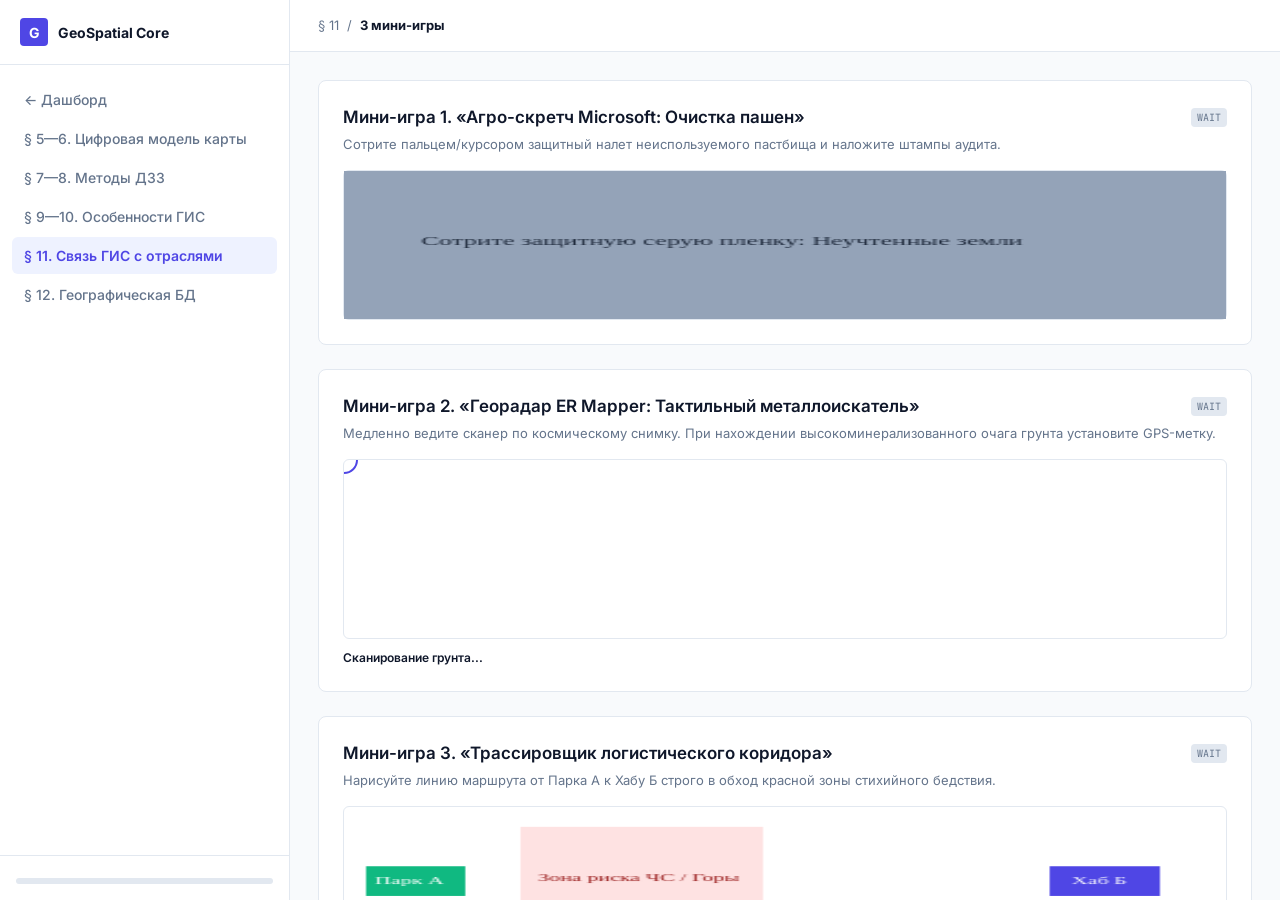
==== p11.html @ bfe34178 "updates" ====
<!DOCTYPE html>
<html lang="ru">
<head>
  <meta charset="UTF-8"><meta name="viewport" content="width=device-width, initial-scale=1.0">
  <title>§ 11. Связь ГИС с отраслями — GeoSpatial Core</title>
  <link rel="stylesheet" href="styles.css">
  <link href="https://fonts.googleapis.com/css2?family=Inter:wght@400;500;600;700&family=JetBrains+Mono:wght@400;600&display=swap" rel="stylesheet">
</head>
<body>
  <div class="app-container">
    <aside class="sidebar">
      <div class="brand"><div class="brand-icon">G</div><strong>GeoSpatial Core</strong></div>
      <nav class="nav-group">
        <a href="index.html" class="nav-item">← Дашборд</a>
        <a href="p5-6.html" class="nav-item">§ 5—6. Цифровая модель карты</a>
        <a href="p7-8.html" class="nav-item">§ 7—8. Методы ДЗЗ</a>
        <a href="p9-10.html" class="nav-item">§ 9—10. Особенности ГИС</a>
        <a href="p11.html" class="nav-item active">§ 11. Связь ГИС с отраслями</a>
        <a href="p12.html" class="nav-item">§ 12. Географическая БД</a>
      </nav>
      <div class="sidebar-foot"><div class="prog-bar"><div class="prog-fill" id="global-fill"></div></div></div>
    </aside>

    <div class="main-wrapper">
      <header class="header-bar"><div class="crumb"><span>§ 11</span> <span>/</span> <strong>3 мини-игры</strong></div></header>
      <main class="content">

        <!-- Мини-игра 1 -->
        <div class="card">
          <div style="display:flex; justify-content:space-between; align-items:center;">
            <h2 class="card-title">Мини-игра 1. «Агро-скретч Microsoft: Очистка пашен»</h2>
            <span class="badge" data-game-badge="p11_g1">WAIT</span>
          </div>
          <p class="card-subtitle">Сотрите пальцем/курсором защитный налет неиспользуемого пастбища и наложите штампы аудита.</p>

          <div class="canvas-holder" style="height:150px;"><canvas id="scratch-canvas" width="400" height="150"></canvas></div>
          <div id="ms-stamps-panel" style="display:none; gap:10px; margin-top:10px;">
            <button class="btn btn-secondary btn-sm" onclick="applyMsStamp('owner')">🏷️ Штамп: [Собственник земли]</button>
            <button class="btn btn-secondary btn-sm" onclick="applyMsStamp('years')">🏷️ Штамп: [Срок неиспользования: 3 года]</button>
          </div>
          <div id="p11-g1-fb" class="status-callout"></div>
        </div>

        <!-- Мини-игра 2 -->
        <div class="card">
          <div style="display:flex; justify-content:space-between; align-items:center;">
            <h2 class="card-title">Мини-игра 2. «Георадар ER Mapper: Тактильный металлоискатель»</h2>
            <span class="badge" data-game-badge="p11_g2">WAIT</span>
          </div>
          <p class="card-subtitle">Медленно ведите сканер по космическому снимку. При нахождении высокоминерализованного очага грунта установите GPS-метку.</p>

          <div id="radar-pad" style="height:180px; background:#fff; border:1px solid var(--border); border-radius:var(--radius-md); position:relative; overflow:hidden; cursor:crosshair; touch-action:none;">
            <div id="radar-reticle" style="position:absolute; width:28px; height:28px; border:2px solid var(--accent); border-radius:50%; transform:translate(-50%,-50%); pointer-events:none; transition:transform 0.1s;"></div>
          </div>
          <div style="display:flex; justify-content:space-between; align-items:center; margin-top:10px;">
            <span id="radar-status-tag" style="font-size:12px; font-weight:600;">Сканирование грунта...</span>
            <button id="gps-pin-btn" class="btn btn-primary btn-sm" style="display:none;" onclick="dropGpsPin()">📍 Установить [GPS-метка для геологов]</button>
          </div>
          <div id="p11-g2-fb" class="status-callout"></div>
        </div>

        <!-- Мини-игра 3 -->
        <div class="card">
          <div style="display:flex; justify-content:space-between; align-items:center;">
            <h2 class="card-title">Мини-игра 3. «Трассировщик логистического коридора»</h2>
            <span class="badge" data-game-badge="p11_g3">WAIT</span>
          </div>
          <p class="card-subtitle">Нарисуйте линию маршрута от Парка А к Хабу Б строго в обход красной зоны стихийного бедствия.</p>

          <div class="canvas-holder" style="height:160px;"><canvas id="logistic-canvas" width="400" height="160"></canvas></div>
          <div id="cargo-score-bar" style="display:none; margin-top:8px; font-weight:700; color:#10b981;">🚀 Грузооборот: МАКСИМУМ</div>
          <div id="p11-g3-fb" class="status-callout"></div>
        </div>

      </main>
    </div>
  </div>
  <script src="app.js"></script>
</body>
</html>
---- styles.css ----
/* ==========================================================================
   GeoSpatial Core — Strict SaaS Design System (Light Theme)
   ========================================================================== */
:root {
  --bg-app: #f8fafc;
  --bg-surface: #ffffff;
  --bg-subtle: #f1f5f9;
  --bg-hover: #e2e8f0;
  
  --border: #e2e8f0;
  --border-strong: #cbd5e1;
  --border-focus: #4f46e5;

  --text-main: #0f172a;
  --text-muted: #64748b;
  --text-light: #94a3b8;

  --accent: #4f46e5;
  --accent-hover: #4338ca;
  --accent-subtle: #eef2ff;

  --success: #10b981;
  --success-bg: #ecfdf5;
  --success-border: #a7f3d0;
  --success-text: #065f46;

  --danger: #ef4444;
  --danger-bg: #fef2f2;
  --danger-border: #fecaca;
  --danger-text: #991b1b;

  --warning-bg: #fffbeb;
  --warning-border: #fde68a;
  --warning-text: #92400e;

  --radius-sm: 4px;
  --radius-md: 6px;
  --radius-lg: 8px;

  --font-sans: 'Inter', -apple-system, BlinkMacSystemFont, 'Segoe UI', Roboto, sans-serif;
  --font-mono: 'JetBrains Mono', 'Fira Code', Menlo, monospace;
}

* { box-sizing: border-box; margin: 0; padding: 0; }
body {
  background-color: var(--bg-app);
  color: var(--text-main);
  font-family: var(--font-sans);
  font-size: 14px;
  line-height: 1.5;
  -webkit-font-smoothing: antialiased;
}

.app-container { display: flex; min-height: 100vh; }

/* Sidebar */
.sidebar {
  width: 290px;
  background: var(--bg-surface);
  border-right: 1px solid var(--border);
  display: flex;
  flex-direction: column;
  flex-shrink: 0;
}
.brand {
  padding: 18px 20px;
  border-bottom: 1px solid var(--border);
  display: flex;
  align-items: center;
  gap: 10px;
}
.brand-icon {
  width: 28px;
  height: 28px;
  background: var(--accent);
  color: #fff;
  border-radius: var(--radius-sm);
  display: grid;
  place-items: center;
  font-weight: 700;
}
.nav-group { padding: 16px 12px; flex-grow: 1; overflow-y: auto; }
.nav-label {
  font-size: 10px;
  font-weight: 700;
  color: var(--text-light);
  text-transform: uppercase;
  letter-spacing: 0.05em;
  padding: 8px 10px;
}
.nav-item {
  display: flex;
  align-items: center;
  justify-content: space-between;
  padding: 8px 12px;
  color: var(--text-muted);
  text-decoration: none;
  border-radius: var(--radius-md);
  font-weight: 500;
  margin-bottom: 2px;
  transition: all 0.15s;
}
.nav-item:hover { background: var(--bg-subtle); color: var(--text-main); }
.nav-item.active { background: var(--accent-subtle); color: var(--accent); font-weight: 600; }
.badge {
  font-size: 10px;
  font-family: var(--font-mono);
  padding: 2px 6px;
  border-radius: var(--radius-sm);
  background: var(--bg-hover);
  color: var(--text-muted);
}
.badge.done { background: var(--success-bg); color: var(--success); font-weight: 600; }

.sidebar-foot { padding: 16px; border-top: 1px solid var(--border); }
.prog-bar { height: 6px; background: var(--border); border-radius: 99px; overflow: hidden; margin-top: 6px; }
.prog-fill { height: 100%; background: var(--accent); width: 0%; transition: width 0.3s ease; }

/* Main Wrapper */
.main-wrapper { flex-grow: 1; display: flex; flex-direction: column; height: 100vh; overflow-y: auto; }
.header-bar {
  height: 52px;
  border-bottom: 1px solid var(--border);
  background: var(--bg-surface);
  display: flex;
  align-items: center;
  justify-content: space-between;
  padding: 0 28px;
  flex-shrink: 0;
}
.crumb { font-size: 13px; color: var(--text-muted); display: flex; gap: 8px; align-items: center; }
.crumb strong { color: var(--text-main); }

.content { padding: 28px; max-width: 1080px; width: 100%; margin: 0 auto; }

/* Cards & Containers */
.card {
  background: var(--bg-surface);
  border: 1px solid var(--border);
  border-radius: var(--radius-lg);
  padding: 24px;
  margin-bottom: 24px;
}
.card-title { font-size: 17px; font-weight: 600; color: var(--text-main); }
.card-subtitle { font-size: 13px; color: var(--text-muted); margin-top: 4px; margin-bottom: 16px; }

.btn {
  display: inline-flex;
  align-items: center;
  justify-content: center;
  gap: 6px;
  padding: 8px 16px;
  font-size: 13px;
  font-weight: 500;
  border-radius: var(--radius-md);
  border: 1px solid transparent;
  cursor: pointer;
  transition: all 0.15s ease;
  font-family: inherit;
}
.btn-primary { background: var(--accent); color: #fff; }
.btn-primary:hover { background: var(--accent-hover); }
.btn-secondary { background: var(--bg-surface); border-color: var(--border-strong); color: var(--text-main); }
.btn-secondary:hover { background: var(--bg-subtle); }
.btn-sm { padding: 5px 10px; font-size: 12px; }

.status-callout {
  padding: 12px 16px;
  border-radius: var(--radius-md);
  margin-top: 14px;
  font-size: 13px;
  display: none;
}
.status-callout.show { display: block; }
.status-callout.ok { background: var(--success-bg); border: 1px solid var(--success-border); color: var(--success-text); }
.status-callout.err { background: var(--danger-bg); border: 1px solid var(--danger-border); color: var(--danger-text); }

/* Interactive Chips & Slots */
.token-chip {
  padding: 8px 14px;
  background: var(--bg-surface);
  border: 1.5px solid var(--border-strong);
  border-radius: var(--radius-md);
  font-size: 12px;
  font-weight: 600;
  cursor: pointer;
  user-select: none;
  transition: all 0.15s ease;
  display: inline-flex;
  align-items: center;
  gap: 6px;
}
.token-chip:hover { border-color: var(--accent); background: var(--bg-subtle); }
.token-chip.selected {
  border-color: var(--accent) !important;
  background-color: var(--accent-subtle) !important;
  color: var(--accent) !important;
  box-shadow: 0 0 0 3px rgba(79, 70, 229, 0.2);
  transform: translateY(-2px);
}
.token-chip.disabled { opacity: 0.35; pointer-events: none; }

.layer-slot, .map-window {
  cursor: pointer;
  transition: all 0.15s ease;
}
.layer-slot:hover, .map-window:hover { border-color: var(--accent); }
.layer-slot.filled {
  border-style: solid;
  border-color: var(--accent);
  background: var(--accent-subtle);
  color: var(--accent);
  font-weight: 600;
}

.drag-hint { font-size: 11px; color: var(--text-light); margin-top: 6px; display: flex; align-items: center; gap: 4px; }

/* § 5-6 Game 1: Zoom Split */
.zoom-split { display: grid; grid-template-columns: 1fr 1fr; gap: 14px; }
.map-window {
  background: #fff;
  border: 2px dashed var(--border-strong);
  border-radius: var(--radius-md);
  height: 220px;
  display: flex;
  flex-direction: column;
  align-items: center;
  justify-content: center;
  position: relative;
  overflow: hidden;
  user-select: none;
}
.pixel-canvas-box {
  width: 100px;
  height: 100px;
  display: flex;
  align-items: center;
  justify-content: center;
  transition: transform 0.2s cubic-bezier(0.4, 0, 0.2, 1);
}

/* § 5-6 Game 2: Tinder Swipe */
.tinder-zone {
  height: 300px;
  position: relative;
  display: flex;
  align-items: center;
  justify-content: center;
  background: var(--bg-app);
  border: 1px solid var(--border);
  border-radius: var(--radius-md);
  overflow: hidden;
  touch-action: none;
}
.swipe-target {
  position: absolute;
  font-size: 11px;
  font-weight: 700;
  color: var(--text-muted);
  padding: 6px 12px;
  background: var(--bg-surface);
  border: 1px solid var(--border-strong);
  border-radius: var(--radius-sm);
  z-index: 2;
  pointer-events: none;
}
.swipe-top { top: 10px; }
.swipe-right { right: 10px; }
.swipe-bottom { bottom: 10px; }
.swipe-left { left: 10px; }

.tinder-card {
  width: 240px;
  min-height: 130px;
  padding: 20px;
  background: var(--bg-surface);
  border: 1.5px solid var(--border-strong);
  border-radius: var(--radius-lg);
  box-shadow: 0 10px 25px -5px rgba(0, 0, 0, 0.08);
  display: flex;
  align-items: center;
  justify-content: center;
  text-align: center;
  font-weight: 600;
  font-size: 14px;
  cursor: grab;
  user-select: none;
  position: absolute;
  z-index: 10;
  transition: box-shadow 0.2s ease;
}
.tinder-card:active { cursor: grabbing; box-shadow: 0 20px 30px -10px rgba(0, 0, 0, 0.15); }

/* § 5-6 Game 3: Rotary Dial */
.rotary-layout {
  display: grid;
  grid-template-columns: 1fr 220px;
  gap: 20px;
  align-items: center;
}
.landscape-view {
  height: 200px;
  background: #ffffff;
  border: 1px solid var(--border);
  border-radius: var(--radius-md);
  position: relative;
  overflow: hidden;
}
.rotary-controller {
  display: flex;
  flex-direction: column;
  align-items: center;
  justify-content: center;
}
.dial-housing {
  width: 140px;
  height: 140px;
  border-radius: 50%;
  background: conic-gradient(from 0deg, #e2e8f0, #ffffff, #cbd5e1, #ffffff, #e2e8f0);
  border: 3px solid var(--border-strong);
  box-shadow: inset 0 2px 4px rgba(255,255,255,0.8), 0 6px 16px rgba(0,0,0,0.1);
  position: relative;
  cursor: pointer;
  touch-action: none;
  user-select: none;
}
.dial-marker {
  position: absolute;
  top: 12px;
  left: 50%;
  transform: translateX(-50%);
  width: 10px;
  height: 10px;
  background: var(--accent);
  border-radius: 50%;
  box-shadow: 0 0 6px var(--accent);
}

/* Canvas Tracers */
.canvas-holder {
  position: relative;
  width: 100%;
  height: 240px;
  background: #ffffff;
  border: 1px solid var(--border);
  border-radius: var(--radius-md);
  touch-action: none;
}
canvas { width: 100%; height: 100%; display: block; }

/* § 9-10 Game 1: Layer Stacking */
.stack-bench { display: grid; grid-template-columns: 240px 1fr; gap: 16px; min-height: 230px; }
.layer-slot {
  border: 2px dashed var(--border-strong);
  border-radius: var(--radius-md);
  height: 46px;
  margin-bottom: 8px;
  display: grid;
  place-items: center;
  font-size: 12px;
  color: var(--text-muted);
}

/* § 12 Game 2: Audio Sliders */
.faders-grid { display: flex; justify-content: space-around; padding: 20px 0; background: var(--bg-surface); border: 1px solid var(--border); border-radius: var(--radius-md); }
.fader-col { display: flex; flex-direction: column; align-items: center; gap: 12px; }
.fader-col input[type=range] {
  writing-mode: vertical-lr;
  direction: rtl;
  width: 20px;
  height: 140px;
  cursor: pointer;
}

@media (max-width: 768px) {
  .app-container { flex-direction: column; }
  .sidebar { width: 100%; }
  .main-wrapper { height: auto; }
  .zoom-split, .stack-bench, .rotary-layout { grid-template-columns: 1fr; }
}

/* ==========================================================================
   TRUE 3D SCENE & ISOMETRIC PROJECTIONS
   ========================================================================== */

/* 3D Изометрическая сцена слоев ГИС */
.scene-3d-wrapper {
  perspective: 1000px;
  width: 100%;
  height: 320px;
  background: radial-gradient(circle at 50% 30%, #ffffff 0%, #f1f5f9 100%);
  border: 1px solid var(--border);
  border-radius: var(--radius-md);
  display: flex;
  align-items: center;
  justify-content: center;
  overflow: hidden;
  position: relative;
}

.stage-3d {
  width: 260px;
  height: 200px;
  position: relative;
  transform-style: preserve-3d;
  transform: rotateX(55deg) rotateZ(-35deg);
  transition: transform 0.5s cubic-bezier(0.2, 0.8, 0.2, 1);
}

.layer-plane-3d {
  position: absolute;
  width: 100%;
  height: 100%;
  border-radius: var(--radius-md);
  border: 2px dashed var(--border-strong);
  background: rgba(255, 255, 255, 0.7);
  box-shadow: 0 10px 20px rgba(0, 0, 0, 0.05);
  display: flex;
  flex-direction: column;
  align-items: center;
  justify-content: center;
  font-weight: 600;
  font-size: 13px;
  transition: all 0.4s cubic-bezier(0.34, 1.56, 0.64, 1);
  transform: translateZ(var(--z-offset, 0px));
}

.layer-plane-3d.filled {
  border-style: solid;
  border-color: var(--accent);
  background: rgba(238, 242, 255, 0.85);
  color: var(--accent);
  box-shadow: 0 15px 30px rgba(79, 70, 229, 0.15);
}

.layer-plane-3d.locked-base {
  border-color: #10b981 !important;
  background: rgba(236, 253, 245, 0.9) !important;
  color: #065f46 !important;
}

/* 3D Canvas вьюпорты */
.viewport-3d-canvas {
  width: 100%;
  height: 250px;
  background: #ffffff;
  border: 1px solid var(--border);
  border-radius: var(--radius-md);
  cursor: grab;
  touch-action: none;
}
.viewport-3d-canvas:active {
  cursor: grabbing;
}
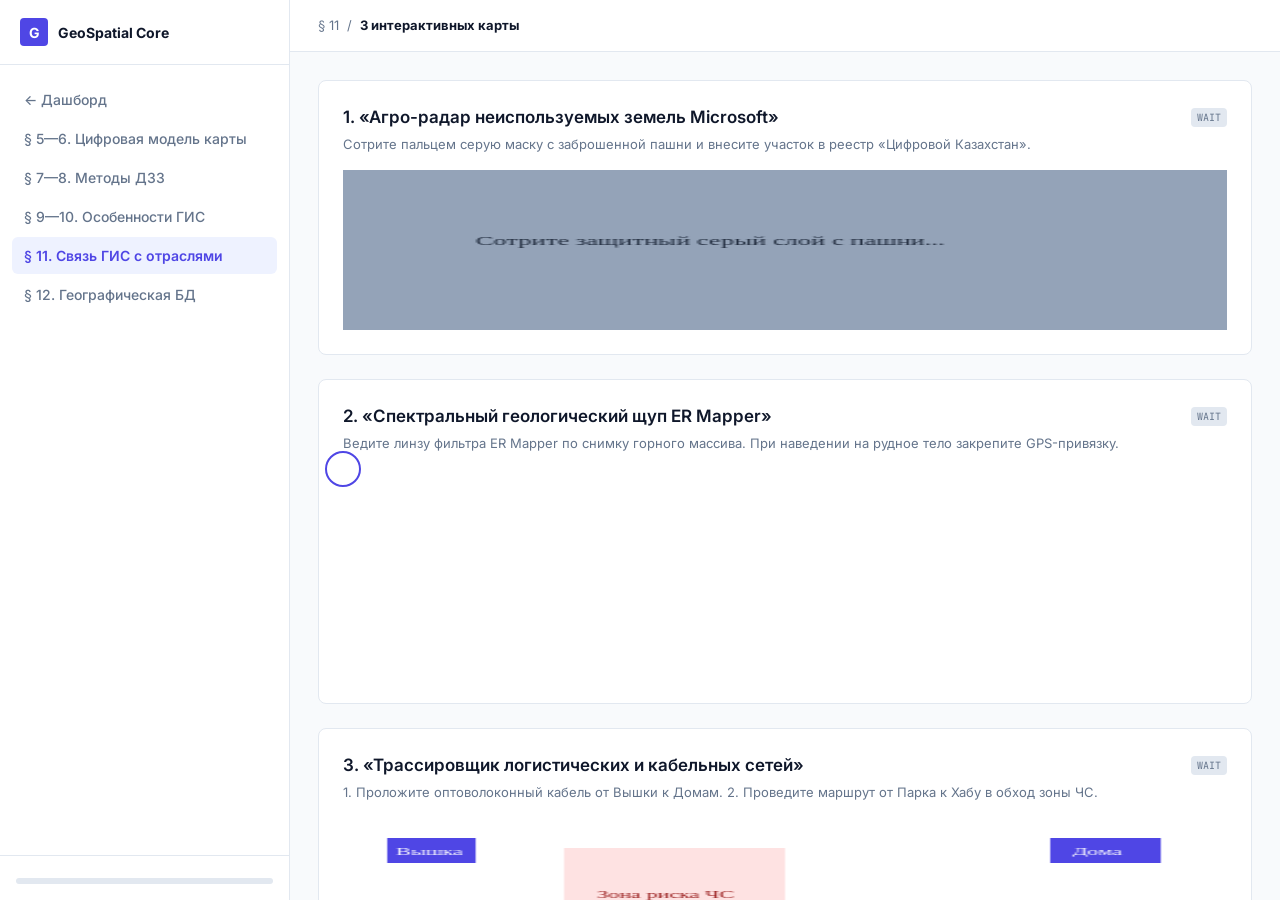
==== commit 45e2182c: "update" ====
--- a/p11.html
+++ b/p11.html
@@ -22,53 +22,56 @@
     </aside>
 
     <div class="main-wrapper">
-      <header class="header-bar"><div class="crumb"><span>§ 11</span> <span>/</span> <strong>3 мини-игры</strong></div></header>
+      <header class="header-bar"><div class="crumb"><span>§ 11</span> <span>/</span> <strong>3 интерактивных карты</strong></div></header>
       <main class="content">
 
-        <!-- Мини-игра 1 -->
+        <!-- 1. Агро-радар Microsoft -->
         <div class="card">
           <div style="display:flex; justify-content:space-between; align-items:center;">
-            <h2 class="card-title">Мини-игра 1. «Агро-скретч Microsoft: Очистка пашен»</h2>
-            <span class="badge" data-game-badge="p11_g1">WAIT</span>
+            <h2 class="card-title">1. «Агро-радар неиспользуемых земель Microsoft»</h2>
+            <span class="badge" data-game-badge="p11_m1">WAIT</span>
           </div>
-          <p class="card-subtitle">Сотрите пальцем/курсором защитный налет неиспользуемого пастбища и наложите штампы аудита.</p>
+          <p class="card-subtitle">Сотрите пальцем серую маску с заброшенной пашни и внесите участок в реестр «Цифровой Казахстан».</p>
 
-          <div class="canvas-holder" style="height:150px;"><canvas id="scratch-canvas" width="400" height="150"></canvas></div>
-          <div id="ms-stamps-panel" style="display:none; gap:10px; margin-top:10px;">
-            <button class="btn btn-secondary btn-sm" onclick="applyMsStamp('owner')">🏷️ Штамп: [Собственник земли]</button>
-            <button class="btn btn-secondary btn-sm" onclick="applyMsStamp('years')">🏷️ Штамп: [Срок неиспользования: 3 года]</button>
+          <div class="map-canvas-holder" style="height:160px;">
+            <canvas id="agro-scratch-canvas" width="400" height="160"></canvas>
+          </div>
+
+          <div id="ms-field-card" style="display:none; margin-top:10px;">
+            <button class="btn btn-primary btn-sm" onclick="claimUnusedField()">📋 Тап: «Собственник установлен | Срок неиспользования: 2 года»</button>
           </div>
           <div id="p11-g1-fb" class="status-callout"></div>
         </div>
 
-        <!-- Мини-игра 2 -->
+        <!-- 2. Спектральный щуп ER Mapper -->
         <div class="card">
           <div style="display:flex; justify-content:space-between; align-items:center;">
-            <h2 class="card-title">Мини-игра 2. «Георадар ER Mapper: Тактильный металлоискатель»</h2>
-            <span class="badge" data-game-badge="p11_g2">WAIT</span>
+            <h2 class="card-title">2. «Спектральный геологический щуп ER Mapper»</h2>
+            <span class="badge" data-game-badge="p11_m2">WAIT</span>
           </div>
-          <p class="card-subtitle">Медленно ведите сканер по космическому снимку. При нахождении высокоминерализованного очага грунта установите GPS-метку.</p>
+          <p class="card-subtitle">Ведите линзу фильтра ER Mapper по снимку горного массива. При наведении на рудное тело закрепите GPS-привязку.</p>
 
-          <div id="radar-pad" style="height:180px; background:#fff; border:1px solid var(--border); border-radius:var(--radius-md); position:relative; overflow:hidden; cursor:crosshair; touch-action:none;">
-            <div id="radar-reticle" style="position:absolute; width:28px; height:28px; border:2px solid var(--accent); border-radius:50%; transform:translate(-50%,-50%); pointer-events:none; transition:transform 0.1s;"></div>
+          <div id="ermapper-pad" class="map-canvas-holder" style="height:200px; cursor:crosshair;">
+            <div id="ermapper-lens" style="position:absolute; width:36px; height:36px; border:2px solid var(--accent); border-radius:50%; transform:translate(-50%,-50%); pointer-events:none; transition:border-color 0.2s;"></div>
           </div>
-          <div style="display:flex; justify-content:space-between; align-items:center; margin-top:10px;">
-            <span id="radar-status-tag" style="font-size:12px; font-weight:600;">Сканирование грунта...</span>
-            <button id="gps-pin-btn" class="btn btn-primary btn-sm" style="display:none;" onclick="dropGpsPin()">📍 Установить [GPS-метка для геологов]</button>
+
+          <div style="margin-top:10px;">
+            <button id="ermapper-gps-btn" class="btn btn-primary btn-sm" style="display:none;" onclick="dropGeologyGpsPin()">📍 Установить: «GPS-привязка для полевых геологов»</button>
           </div>
           <div id="p11-g2-fb" class="status-callout"></div>
         </div>
 
-        <!-- Мини-игра 3 -->
+        <!-- 3. Трассировщик логистических сетей -->
         <div class="card">
           <div style="display:flex; justify-content:space-between; align-items:center;">
-            <h2 class="card-title">Мини-игра 3. «Трассировщик логистического коридора»</h2>
-            <span class="badge" data-game-badge="p11_g3">WAIT</span>
+            <h2 class="card-title">3. «Трассировщик логистических и кабельных сетей»</h2>
+            <span class="badge" data-game-badge="p11_m3">WAIT</span>
           </div>
-          <p class="card-subtitle">Нарисуйте линию маршрута от Парка А к Хабу Б строго в обход красной зоны стихийного бедствия.</p>
+          <p class="card-subtitle">1. Проложите оптоволоконный кабель от Вышки к Домам. 2. Проведите маршрут от Парка к Хабу в обход зоны ЧС.</p>
 
-          <div class="canvas-holder" style="height:160px;"><canvas id="logistic-canvas" width="400" height="160"></canvas></div>
-          <div id="cargo-score-bar" style="display:none; margin-top:8px; font-weight:700; color:#10b981;">🚀 Грузооборот: МАКСИМУМ</div>
+          <div class="map-canvas-holder" style="height:190px;">
+            <canvas id="network-tracer-canvas" width="400" height="190"></canvas>
+          </div>
           <div id="p11-g3-fb" class="status-callout"></div>
         </div>
 
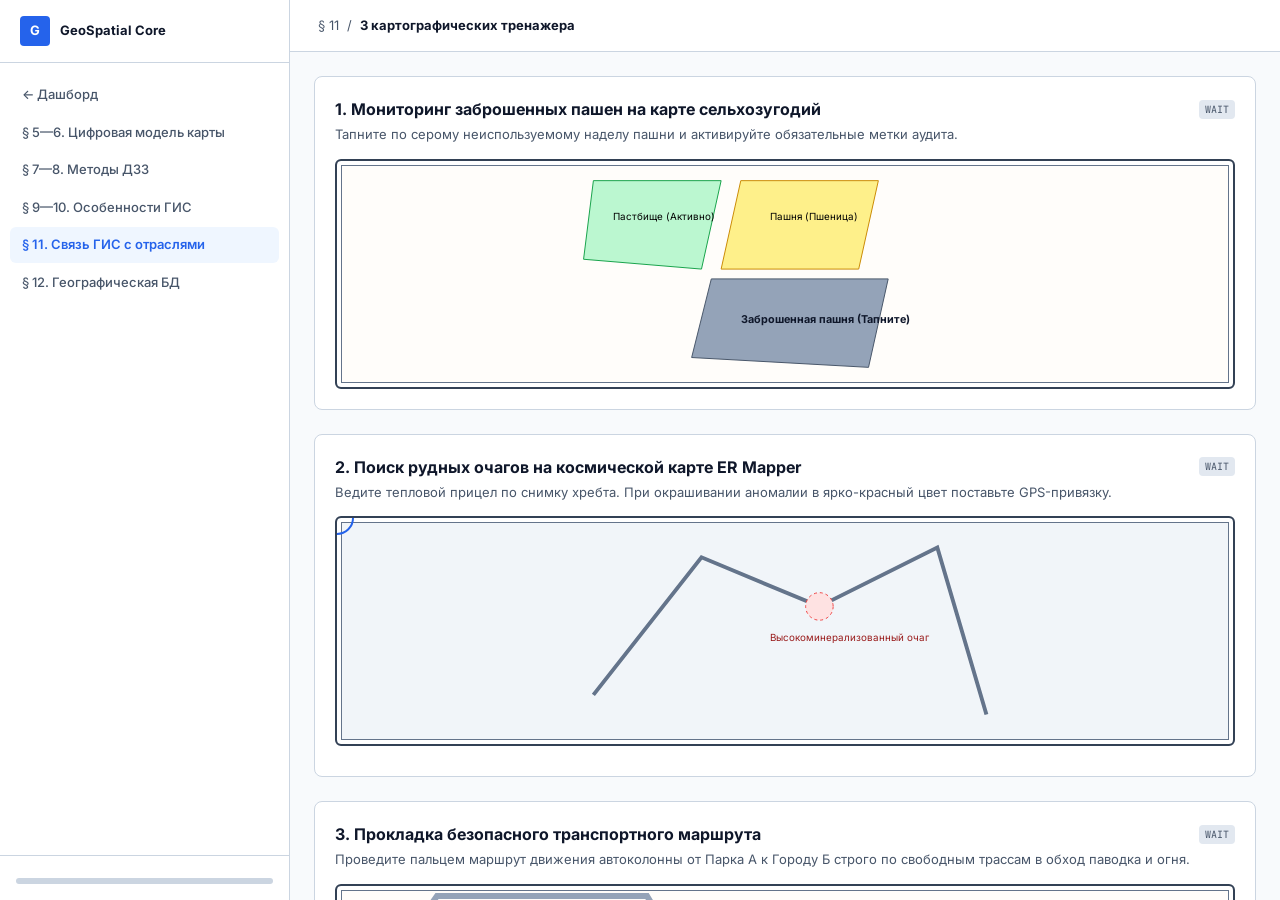
==== commit 249055fe: "update" ====
--- a/p11.html
+++ b/p11.html
@@ -22,57 +22,77 @@
     </aside>
 
     <div class="main-wrapper">
-      <header class="header-bar"><div class="crumb"><span>§ 11</span> <span>/</span> <strong>3 интерактивных карты</strong></div></header>
+      <header class="header-bar"><div class="crumb"><span>§ 11</span> <span>/</span> <strong>3 картографических тренажера</strong></div></header>
       <main class="content">
 
-        <!-- 1. Агро-радар Microsoft -->
+        <!-- 1. Мониторинг заброшенных пашен Microsoft -->
         <div class="card">
           <div style="display:flex; justify-content:space-between; align-items:center;">
-            <h2 class="card-title">1. «Агро-радар неиспользуемых земель Microsoft»</h2>
-            <span class="badge" data-game-badge="p11_m1">WAIT</span>
+            <h2 class="card-title">1. Мониторинг заброшенных пашен на карте сельхозугодий</h2>
+            <span class="badge" data-game-badge="p11_t1">WAIT</span>
           </div>
-          <p class="card-subtitle">Сотрите пальцем серую маску с заброшенной пашни и внесите участок в реестр «Цифровой Казахстан».</p>
+          <p class="card-subtitle">Тапните по серому неиспользуемому наделу пашни и активируйте обязательные метки аудита.</p>
 
-          <div class="map-canvas-holder" style="height:160px;">
-            <canvas id="agro-scratch-canvas" width="400" height="160"></canvas>
+          <div id="farmland-cadastre-map" class="map-viewport-frame" style="height:230px;">
+            <svg viewBox="0 0 450 230">
+              <!-- Pasture & Crops -->
+              <polygon points="30,20 160,20 140,110 20,100" fill="#bbf7d0" stroke="#16a34a"/>
+              <text x="50" y="60" font-size="10">Пастбище (Активно)</text>
+
+              <polygon points="180,20 320,20 300,110 160,110" fill="#fef08a" stroke="#ca8a04"/>
+              <text x="210" y="60" font-size="10">Пашня (Пшеница)</text>
+
+              <!-- Неиспользуемый надел -->
+              <polygon id="field-status-overlay" points="150,120 330,120 310,210 130,200" fill="#94a3b8" stroke="#475569" class="map-clickable-feature" onclick="revealUnusedField()"/>
+              <text x="180" y="165" font-size="11" font-weight="700" fill="#0f172a">Заброшенная пашня (Тапните)</text>
+            </svg>
           </div>
 
-          <div id="ms-field-card" style="display:none; margin-top:10px;">
-            <button class="btn btn-primary btn-sm" onclick="claimUnusedField()">📋 Тап: «Собственник установлен | Срок неиспользования: 2 года»</button>
+          <div id="field-audit-card" style="display:none; margin-top:10px;">
+            <div style="display:flex; gap:8px;">
+              <button class="btn btn-secondary btn-sm" onclick="toggleFieldTag('owner', this)">[Собственник земли: ТОО "Агро-Холдинг"]</button>
+              <button class="btn btn-secondary btn-sm" onclick="toggleFieldTag('term', this)">[Срок неиспользования: 2 года]</button>
+            </div>
           </div>
-          <div id="p11-g1-fb" class="status-callout"></div>
+          <div id="p11-t1-fb" class="status-callout"></div>
         </div>
 
-        <!-- 2. Спектральный щуп ER Mapper -->
+        <!-- 2. Поиск рудных очагов ER Mapper -->
         <div class="card">
           <div style="display:flex; justify-content:space-between; align-items:center;">
-            <h2 class="card-title">2. «Спектральный геологический щуп ER Mapper»</h2>
-            <span class="badge" data-game-badge="p11_m2">WAIT</span>
+            <h2 class="card-title">2. Поиск рудных очагов на космической карте ER Mapper</h2>
+            <span class="badge" data-game-badge="p11_t2">WAIT</span>
           </div>
-          <p class="card-subtitle">Ведите линзу фильтра ER Mapper по снимку горного массива. При наведении на рудное тело закрепите GPS-привязку.</p>
+          <p class="card-subtitle">Ведите тепловой прицел по снимку хребта. При окрашивании аномалии в ярко-красный цвет поставьте GPS-привязку.</p>
 
-          <div id="ermapper-pad" class="map-canvas-holder" style="height:200px; cursor:crosshair;">
-            <div id="ermapper-lens" style="position:absolute; width:36px; height:36px; border:2px solid var(--accent); border-radius:50%; transform:translate(-50%,-50%); pointer-events:none; transition:border-color 0.2s;"></div>
+          <div id="ermapper-satellite-pad" class="map-viewport-frame" style="height:230px; cursor:crosshair; background:#f1f5f9;">
+            <div id="ermapper-reticle" style="position:absolute; width:34px; height:34px; border:2px solid var(--accent); border-radius:50%; transform:translate(-50%,-50%); pointer-events:none; transition:border-color 0.2s;"></div>
+            <svg viewBox="0 0 450 230">
+              <!-- Mountain contours -->
+              <path d="M30,180 L140,40 L260,90 L380,30 L430,200" fill="none" stroke="#64748b" stroke-width="4"/>
+              <circle cx="260" cy="90" r="14" fill="#fee2e2" stroke="#ef4444" stroke-dasharray="3,3"/>
+              <text x="210" y="125" font-size="10" fill="#991b1b">Высокоминерализованный очаг</text>
+            </svg>
           </div>
 
           <div style="margin-top:10px;">
-            <button id="ermapper-gps-btn" class="btn btn-primary btn-sm" style="display:none;" onclick="dropGeologyGpsPin()">📍 Установить: «GPS-привязка для полевых геологов»</button>
+            <button id="btn-drop-gps-ore" class="btn btn-primary btn-sm" style="display:none;" onclick="dropOreGpsPin()">📍 [GPS-навигатор: полевая привязка месторождения]</button>
           </div>
-          <div id="p11-g2-fb" class="status-callout"></div>
+          <div id="p11-t2-fb" class="status-callout"></div>
         </div>
 
-        <!-- 3. Трассировщик логистических сетей -->
+        <!-- 3. Безопасный транспортный маршрут -->
         <div class="card">
           <div style="display:flex; justify-content:space-between; align-items:center;">
-            <h2 class="card-title">3. «Трассировщик логистических и кабельных сетей»</h2>
-            <span class="badge" data-game-badge="p11_m3">WAIT</span>
+            <h2 class="card-title">3. Прокладка безопасного транспортного маршрута</h2>
+            <span class="badge" data-game-badge="p11_t3">WAIT</span>
           </div>
-          <p class="card-subtitle">1. Проложите оптоволоконный кабель от Вышки к Домам. 2. Проведите маршрут от Парка к Хабу в обход зоны ЧС.</p>
+          <p class="card-subtitle">Проведите пальцем маршрут движения автоколонны от Парка А к Городу Б строго по свободным трассам в обход паводка и огня.</p>
 
-          <div class="map-canvas-holder" style="height:190px;">
-            <canvas id="network-tracer-canvas" width="400" height="190"></canvas>
+          <div class="map-viewport-frame" style="height:240px;">
+            <canvas id="logistics-safe-canvas" width="400" height="240"></canvas>
           </div>
-          <div id="p11-g3-fb" class="status-callout"></div>
+          <div id="p11-t3-fb" class="status-callout"></div>
         </div>
 
       </main>
--- a/styles.css
+++ b/styles.css
@@ -1,5 +1,5 @@
 /* ==========================================================================
-   GeoSpatial Core — Strict SaaS Design System (Light Theme)
+   GeoSpatial Core — Cartographic SaaS Design System (Light Theme)
    ========================================================================== */
 :root {
   --bg-app: #f8fafc;
@@ -7,38 +7,42 @@
   --bg-subtle: #f1f5f9;
   --bg-hover: #e2e8f0;
   
-  --border: #e2e8f0;
-  --border-strong: #cbd5e1;
-  --border-focus: #4f46e5;
+  --border: #cbd5e1;
+  --border-strong: #94a3b8;
+  --border-focus: #3b82f6;
 
   --text-main: #0f172a;
-  --text-muted: #64748b;
-  --text-light: #94a3b8;
-
-  --accent: #4f46e5;
-  --accent-hover: #4338ca;
-  --accent-subtle: #eef2ff;
-
-  --success: #10b981;
-  --success-bg: #ecfdf5;
-  --success-border: #a7f3d0;
-  --success-text: #065f46;
-
-  --danger: #ef4444;
+  --text-muted: #475569;
+  --text-light: #64748b;
+
+  --accent: #2563eb;
+  --accent-hover: #1d4ed8;
+  --accent-subtle: #eff6ff;
+
+  --topo-water: #0284c7;
+  --topo-water-bg: #e0f2fe;
+  --topo-forest: #15803d;
+  --topo-forest-bg: #dcfce7;
+  --topo-contour: #9a3412;
+  --topo-contour-bg: #ffedd5;
+  --topo-road: #dc2626;
+
+  --success: #16a34a;
+  --success-bg: #f0fdf4;
+  --success-border: #bbf7d0;
+  --success-text: #14532d;
+
+  --danger: #dc2626;
   --danger-bg: #fef2f2;
   --danger-border: #fecaca;
-  --danger-text: #991b1b;
-
-  --warning-bg: #fffbeb;
-  --warning-border: #fde68a;
-  --warning-text: #92400e;
+  --danger-text: #7f1d1d;
 
   --radius-sm: 4px;
   --radius-md: 6px;
   --radius-lg: 8px;
 
   --font-sans: 'Inter', -apple-system, BlinkMacSystemFont, 'Segoe UI', Roboto, sans-serif;
-  --font-mono: 'JetBrains Mono', 'Fira Code', Menlo, monospace;
+  --font-mono: 'JetBrains Mono', monospace;
 }
 
 * { box-sizing: border-box; margin: 0; padding: 0; }
@@ -46,7 +50,7 @@
   background-color: var(--bg-app);
   color: var(--text-main);
   font-family: var(--font-sans);
-  font-size: 14px;
+  font-size: 13px;
   line-height: 1.5;
   -webkit-font-smoothing: antialiased;
 }
@@ -63,15 +67,15 @@
   flex-shrink: 0;
 }
 .brand {
-  padding: 18px 20px;
+  padding: 16px 20px;
   border-bottom: 1px solid var(--border);
   display: flex;
   align-items: center;
   gap: 10px;
 }
 .brand-icon {
-  width: 28px;
-  height: 28px;
+  width: 30px;
+  height: 30px;
   background: var(--accent);
   color: #fff;
   border-radius: var(--radius-sm);
@@ -79,7 +83,7 @@
   place-items: center;
   font-weight: 700;
 }
-.nav-group { padding: 16px 12px; flex-grow: 1; overflow-y: auto; }
+.nav-group { padding: 14px 10px; flex-grow: 1; overflow-y: auto; }
 .nav-label {
   font-size: 10px;
   font-weight: 700;
@@ -131,27 +135,27 @@
 .crumb { font-size: 13px; color: var(--text-muted); display: flex; gap: 8px; align-items: center; }
 .crumb strong { color: var(--text-main); }
 
-.content { padding: 28px; max-width: 1080px; width: 100%; margin: 0 auto; }
+.content { padding: 24px; max-width: 1100px; width: 100%; margin: 0 auto; }
 
 /* Cards & Containers */
 .card {
   background: var(--bg-surface);
   border: 1px solid var(--border);
   border-radius: var(--radius-lg);
-  padding: 24px;
+  padding: 20px;
   margin-bottom: 24px;
 }
-.card-title { font-size: 17px; font-weight: 600; color: var(--text-main); }
-.card-subtitle { font-size: 13px; color: var(--text-muted); margin-top: 4px; margin-bottom: 16px; }
+.card-title { font-size: 16px; font-weight: 700; color: var(--text-main); }
+.card-subtitle { font-size: 13px; color: var(--text-muted); margin-top: 4px; margin-bottom: 14px; }
 
 .btn {
   display: inline-flex;
   align-items: center;
   justify-content: center;
   gap: 6px;
-  padding: 8px 16px;
-  font-size: 13px;
-  font-weight: 500;
+  padding: 7px 14px;
+  font-size: 12px;
+  font-weight: 600;
   border-radius: var(--radius-md);
   border: 1px solid transparent;
   cursor: pointer;
@@ -160,9 +164,9 @@
 }
 .btn-primary { background: var(--accent); color: #fff; }
 .btn-primary:hover { background: var(--accent-hover); }
-.btn-secondary { background: var(--bg-surface); border-color: var(--border-strong); color: var(--text-main); }
+.btn-secondary { background: var(--bg-surface); border-color: var(--border); color: var(--text-main); }
 .btn-secondary:hover { background: var(--bg-subtle); }
-.btn-sm { padding: 5px 10px; font-size: 12px; }
+.btn-sm { padding: 4px 10px; font-size: 11px; }
 
 .status-callout {
   padding: 12px 16px;
@@ -175,9 +179,24 @@
 .status-callout.ok { background: var(--success-bg); border: 1px solid var(--success-border); color: var(--success-text); }
 .status-callout.err { background: var(--danger-bg); border: 1px solid var(--danger-border); color: var(--danger-text); }
 
-/* Interactive Chips & Slots */
+/* Cartographic Neatline Frame */
+.map-viewport-frame {
+  position: relative;
+  width: 100%;
+  height: 320px;
+  background: #fffdfa; /* Warm cartographic paper */
+  border: 2px solid #334155;
+  border-radius: var(--radius-md);
+  box-shadow: inset 0 0 0 4px #ffffff, inset 0 0 0 5px #64748b;
+  overflow: hidden;
+  user-select: none;
+  touch-action: none;
+}
+.map-viewport-frame svg { width: 100%; height: 100%; display: block; }
+
+/* Interactive Chips */
 .token-chip {
-  padding: 8px 14px;
+  padding: 6px 12px;
   background: var(--bg-surface);
   border: 1.5px solid var(--border-strong);
   border-radius: var(--radius-md);
@@ -195,260 +214,43 @@
   border-color: var(--accent) !important;
   background-color: var(--accent-subtle) !important;
   color: var(--accent) !important;
-  box-shadow: 0 0 0 3px rgba(79, 70, 229, 0.2);
-  transform: translateY(-2px);
+  box-shadow: 0 0 0 3px rgba(37, 99, 235, 0.2);
 }
 .token-chip.disabled { opacity: 0.35; pointer-events: none; }
 
-.layer-slot, .map-window {
+/* Map Object States */
+.map-clickable-feature {
   cursor: pointer;
-  transition: all 0.15s ease;
-}
-.layer-slot:hover, .map-window:hover { border-color: var(--accent); }
-.layer-slot.filled {
-  border-style: solid;
-  border-color: var(--accent);
-  background: var(--accent-subtle);
-  color: var(--accent);
-  font-weight: 600;
-}
-
-.drag-hint { font-size: 11px; color: var(--text-light); margin-top: 6px; display: flex; align-items: center; gap: 4px; }
-
-/* § 5-6 Game 1: Zoom Split */
-.zoom-split { display: grid; grid-template-columns: 1fr 1fr; gap: 14px; }
-.map-window {
-  background: #fff;
-  border: 2px dashed var(--border-strong);
-  border-radius: var(--radius-md);
+  transition: opacity 0.2s, stroke-width 0.2s;
+}
+.map-clickable-feature:hover {
+  opacity: 0.8;
+  stroke-width: 3;
+}
+
+/* 3D Surface for Terrain Extrusion */
+.scene-3d-perspective {
+  perspective: 1000px;
+  width: 100%;
+  height: 300px;
+  background: #fdfbf7;
+  border: 2px solid #334155;
+  border-radius: var(--radius-md);
+  display: flex;
+  align-items: center;
+  justify-content: center;
+  overflow: hidden;
+}
+.terrain-3d-sheet {
+  width: 360px;
   height: 220px;
-  display: flex;
-  flex-direction: column;
-  align-items: center;
-  justify-content: center;
   position: relative;
-  overflow: hidden;
-  user-select: none;
-}
-.pixel-canvas-box {
-  width: 100px;
-  height: 100px;
-  display: flex;
-  align-items: center;
-  justify-content: center;
-  transition: transform 0.2s cubic-bezier(0.4, 0, 0.2, 1);
-}
-
-/* § 5-6 Game 2: Tinder Swipe */
-.tinder-zone {
-  height: 300px;
-  position: relative;
-  display: flex;
-  align-items: center;
-  justify-content: center;
-  background: var(--bg-app);
-  border: 1px solid var(--border);
-  border-radius: var(--radius-md);
-  overflow: hidden;
-  touch-action: none;
-}
-.swipe-target {
-  position: absolute;
-  font-size: 11px;
-  font-weight: 700;
-  color: var(--text-muted);
-  padding: 6px 12px;
-  background: var(--bg-surface);
-  border: 1px solid var(--border-strong);
-  border-radius: var(--radius-sm);
-  z-index: 2;
-  pointer-events: none;
-}
-.swipe-top { top: 10px; }
-.swipe-right { right: 10px; }
-.swipe-bottom { bottom: 10px; }
-.swipe-left { left: 10px; }
-
-.tinder-card {
-  width: 240px;
-  min-height: 130px;
-  padding: 20px;
-  background: var(--bg-surface);
-  border: 1.5px solid var(--border-strong);
-  border-radius: var(--radius-lg);
-  box-shadow: 0 10px 25px -5px rgba(0, 0, 0, 0.08);
-  display: flex;
-  align-items: center;
-  justify-content: center;
-  text-align: center;
-  font-weight: 600;
-  font-size: 14px;
-  cursor: grab;
-  user-select: none;
-  position: absolute;
-  z-index: 10;
-  transition: box-shadow 0.2s ease;
-}
-.tinder-card:active { cursor: grabbing; box-shadow: 0 20px 30px -10px rgba(0, 0, 0, 0.15); }
-
-/* § 5-6 Game 3: Rotary Dial */
-.rotary-layout {
-  display: grid;
-  grid-template-columns: 1fr 220px;
-  gap: 20px;
-  align-items: center;
-}
-.landscape-view {
-  height: 200px;
-  background: #ffffff;
-  border: 1px solid var(--border);
-  border-radius: var(--radius-md);
-  position: relative;
-  overflow: hidden;
-}
-.rotary-controller {
-  display: flex;
-  flex-direction: column;
-  align-items: center;
-  justify-content: center;
-}
-.dial-housing {
-  width: 140px;
-  height: 140px;
-  border-radius: 50%;
-  background: conic-gradient(from 0deg, #e2e8f0, #ffffff, #cbd5e1, #ffffff, #e2e8f0);
-  border: 3px solid var(--border-strong);
-  box-shadow: inset 0 2px 4px rgba(255,255,255,0.8), 0 6px 16px rgba(0,0,0,0.1);
-  position: relative;
-  cursor: pointer;
-  touch-action: none;
-  user-select: none;
-}
-.dial-marker {
-  position: absolute;
-  top: 12px;
-  left: 50%;
-  transform: translateX(-50%);
-  width: 10px;
-  height: 10px;
-  background: var(--accent);
-  border-radius: 50%;
-  box-shadow: 0 0 6px var(--accent);
-}
-
-/* Canvas Tracers */
-.canvas-holder {
-  position: relative;
-  width: 100%;
-  height: 240px;
-  background: #ffffff;
-  border: 1px solid var(--border);
-  border-radius: var(--radius-md);
-  touch-action: none;
-}
-canvas { width: 100%; height: 100%; display: block; }
-
-/* § 9-10 Game 1: Layer Stacking */
-.stack-bench { display: grid; grid-template-columns: 240px 1fr; gap: 16px; min-height: 230px; }
-.layer-slot {
-  border: 2px dashed var(--border-strong);
-  border-radius: var(--radius-md);
-  height: 46px;
-  margin-bottom: 8px;
-  display: grid;
-  place-items: center;
-  font-size: 12px;
-  color: var(--text-muted);
-}
-
-/* § 12 Game 2: Audio Sliders */
-.faders-grid { display: flex; justify-content: space-around; padding: 20px 0; background: var(--bg-surface); border: 1px solid var(--border); border-radius: var(--radius-md); }
-.fader-col { display: flex; flex-direction: column; align-items: center; gap: 12px; }
-.fader-col input[type=range] {
-  writing-mode: vertical-lr;
-  direction: rtl;
-  width: 20px;
-  height: 140px;
-  cursor: pointer;
+  transform-style: preserve-3d;
+  transition: transform 0.4s cubic-bezier(0.2, 0.8, 0.2, 1);
 }
 
 @media (max-width: 768px) {
   .app-container { flex-direction: column; }
   .sidebar { width: 100%; }
   .main-wrapper { height: auto; }
-  .zoom-split, .stack-bench, .rotary-layout { grid-template-columns: 1fr; }
-}
-
-/* ==========================================================================
-   TRUE 3D SCENE & ISOMETRIC PROJECTIONS
-   ========================================================================== */
-
-/* 3D Изометрическая сцена слоев ГИС */
-.scene-3d-wrapper {
-  perspective: 1000px;
-  width: 100%;
-  height: 320px;
-  background: radial-gradient(circle at 50% 30%, #ffffff 0%, #f1f5f9 100%);
-  border: 1px solid var(--border);
-  border-radius: var(--radius-md);
-  display: flex;
-  align-items: center;
-  justify-content: center;
-  overflow: hidden;
-  position: relative;
-}
-
-.stage-3d {
-  width: 260px;
-  height: 200px;
-  position: relative;
-  transform-style: preserve-3d;
-  transform: rotateX(55deg) rotateZ(-35deg);
-  transition: transform 0.5s cubic-bezier(0.2, 0.8, 0.2, 1);
-}
-
-.layer-plane-3d {
-  position: absolute;
-  width: 100%;
-  height: 100%;
-  border-radius: var(--radius-md);
-  border: 2px dashed var(--border-strong);
-  background: rgba(255, 255, 255, 0.7);
-  box-shadow: 0 10px 20px rgba(0, 0, 0, 0.05);
-  display: flex;
-  flex-direction: column;
-  align-items: center;
-  justify-content: center;
-  font-weight: 600;
-  font-size: 13px;
-  transition: all 0.4s cubic-bezier(0.34, 1.56, 0.64, 1);
-  transform: translateZ(var(--z-offset, 0px));
-}
-
-.layer-plane-3d.filled {
-  border-style: solid;
-  border-color: var(--accent);
-  background: rgba(238, 242, 255, 0.85);
-  color: var(--accent);
-  box-shadow: 0 15px 30px rgba(79, 70, 229, 0.15);
-}
-
-.layer-plane-3d.locked-base {
-  border-color: #10b981 !important;
-  background: rgba(236, 253, 245, 0.9) !important;
-  color: #065f46 !important;
-}
-
-/* 3D Canvas вьюпорты */
-.viewport-3d-canvas {
-  width: 100%;
-  height: 250px;
-  background: #ffffff;
-  border: 1px solid var(--border);
-  border-radius: var(--radius-md);
-  cursor: grab;
-  touch-action: none;
-}
-.viewport-3d-canvas:active {
-  cursor: grabbing;
 }
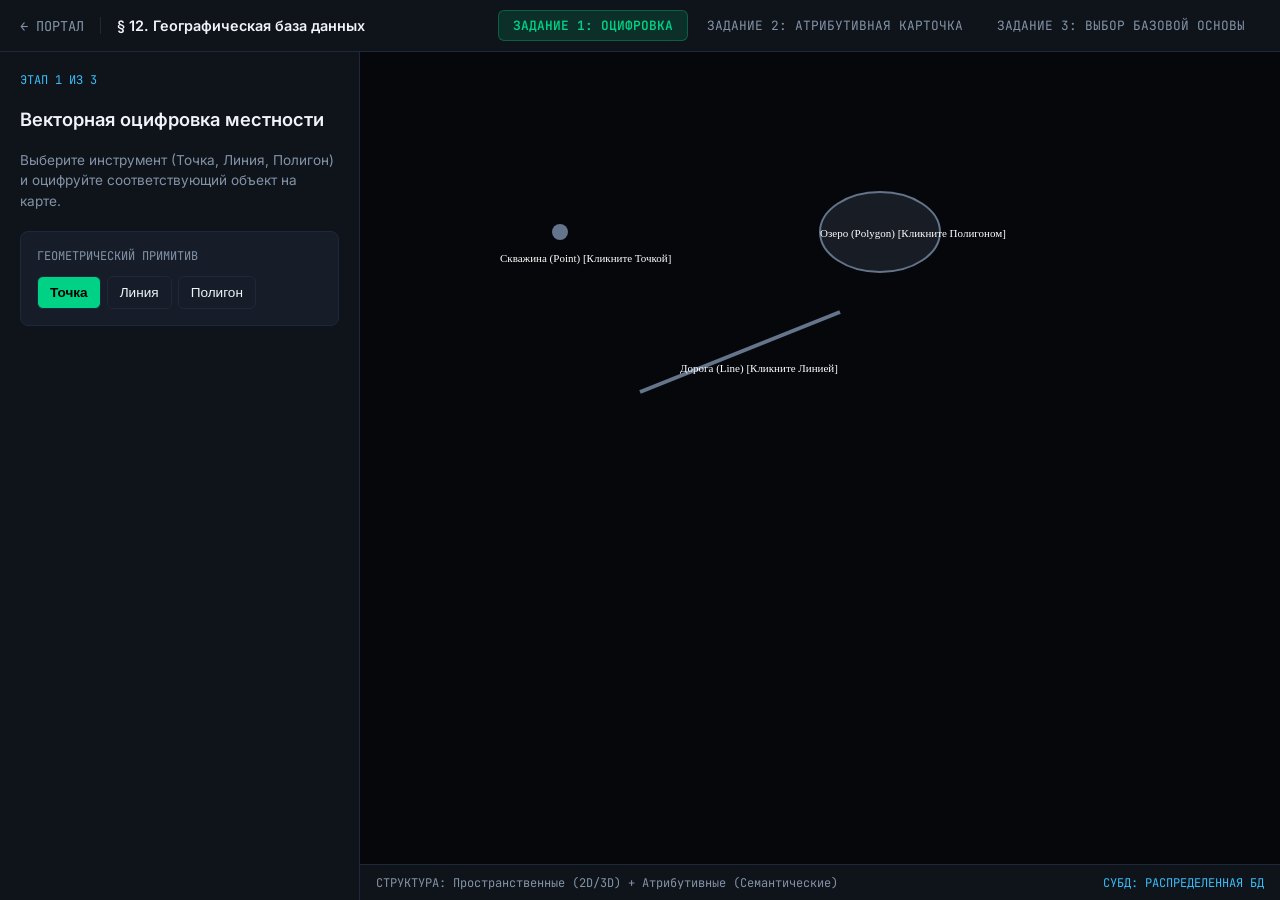
==== commit 9f3b42ac: "update" ====
--- a/p11.html
+++ b/p11.html
@@ -1,103 +1,308 @@
 <!DOCTYPE html>
 <html lang="ru">
 <head>
-  <meta charset="UTF-8"><meta name="viewport" content="width=device-width, initial-scale=1.0">
-  <title>§ 11. Связь ГИС с отраслями — GeoSpatial Core</title>
-  <link rel="stylesheet" href="styles.css">
-  <link href="https://fonts.googleapis.com/css2?family=Inter:wght@400;500;600;700&family=JetBrains+Mono:wght@400;600&display=swap" rel="stylesheet">
+  <meta charset="UTF-8">
+  <meta name="viewport" content="width=device-width, initial-scale=1.0">
+  <title>§ 12. Географическая база данных</title>
+  <link rel="preconnect" href="https://fonts.googleapis.com">
+  <link rel="preconnect" href="https://fonts.gstatic.com" crossorigin>
+  <link href="https://fonts.googleapis.com/css2?family=Inter:wght@400;500;600;700&family=JetBrains+Mono:wght@400;500;600&display=swap" rel="stylesheet">
+  <style>
+    :root {
+      --bg: #07090d;
+      --panel: #0f131a;
+      --panel-2: #161c28;
+      --hairline: #1f283a;
+      --ink: #f0f4f8;
+      --ink-muted: #8393a7;
+      --accent: #00d285;
+      --accent-soft: rgba(0, 210, 133, 0.15);
+      --cyan: #38bdf8;
+      --font-ui: 'Inter', sans-serif;
+      --font-mono: 'JetBrains Mono', monospace;
+    }
+    * { box-sizing: border-box; margin: 0; padding: 0; }
+    body { background: var(--bg); color: var(--ink); font-family: var(--font-ui); height: 100vh; display: flex; flex-direction: column; overflow: hidden; }
+    
+    .nav { height: 52px; background: var(--panel); border-bottom: 1px solid var(--hairline); display: flex; align-items: center; justify-content: space-between; padding: 0 1.25rem; }
+    .nav-left { display: flex; align-items: center; gap: 1rem; }
+    .back-btn { color: var(--ink-muted); text-decoration: none; font-size: 0.85rem; font-family: var(--font-mono); }
+    .back-btn:hover { color: var(--accent); }
+    .nav-title { font-size: 0.9rem; font-weight: 600; border-left: 1px solid var(--hairline); padding-left: 1rem; }
+    
+    .tabs { display: flex; gap: 4px; }
+    .tab-btn { background: transparent; border: 1px solid transparent; color: var(--ink-muted); padding: 6px 14px; border-radius: 6px; font-family: var(--font-mono); font-size: 0.8rem; cursor: pointer; }
+    .tab-btn.active { background: var(--accent-soft); color: var(--accent); border-color: rgba(0,210,133,0.3); font-weight: 600; }
+    
+    .workspace { flex: 1; display: grid; grid-template-columns: 360px 1fr; overflow: hidden; }
+    .sidebar { background: var(--panel); border-right: 1px solid var(--hairline); padding: 1.25rem; display: flex; flex-direction: column; gap: 1.25rem; overflow-y: auto; }
+    .viewport { position: relative; background: #05070a; display: flex; flex-direction: column; }
+    
+    .step-badge { font-family: var(--font-mono); font-size: 0.75rem; color: var(--cyan); text-transform: uppercase; }
+    .task-title { font-size: 1.15rem; font-weight: 600; }
+    .task-desc { font-size: 0.85rem; color: var(--ink-muted); line-height: 1.5; }
+    
+    .tool-box { background: var(--panel-2); border: 1px solid var(--hairline); border-radius: 8px; padding: 1rem; display: flex; flex-direction: column; gap: 0.75rem; }
+    .tool-label { font-size: 0.75rem; font-family: var(--font-mono); color: var(--ink-muted); text-transform: uppercase; }
+    
+    .btn { background: var(--panel-2); border: 1px solid var(--hairline); color: var(--ink); padding: 8px 12px; border-radius: 6px; font-size: 0.85rem; cursor: pointer; }
+    .btn:hover { border-color: var(--accent); color: var(--accent); }
+    .btn.active { background: var(--accent); color: #000; font-weight: 600; }
+    
+    .attr-row { display: flex; flex-direction: column; gap: 4px; font-size: 0.8rem; }
+    .attr-row span { color: var(--ink-muted); font-family: var(--font-mono); }
+    .attr-row input { background: var(--bg); border: 1px solid var(--hairline); color: #fff; padding: 6px 8px; border-radius: 4px; font-family: var(--font-mono); font-size: 0.8rem; }
+    
+    .map-canvas-wrap { flex: 1; position: relative; cursor: crosshair; }
+    canvas { width: 100%; height: 100%; display: block; }
+    
+    .telemetry-bar { height: 36px; background: var(--panel); border-top: 1px solid var(--hairline); display: flex; align-items: center; justify-content: space-between; padding: 0 1rem; font-family: var(--font-mono); font-size: 0.75rem; color: var(--ink-muted); }
+    .feedback-banner { padding: 0.75rem 1rem; border-radius: 6px; font-size: 0.85rem; display: none; }
+    .feedback-success { background: rgba(0, 210, 133, 0.15); border: 1px solid var(--accent); color: #4ade80; }
+  </style>
 </head>
 <body>
-  <div class="app-container">
+  <header class="nav">
+    <div class="nav-left">
+      <a href="index.html" class="back-btn">← ПОРТАЛ</a>
+      <div class="nav-title">§ 12. Географическая база данных</div>
+    </div>
+    <div class="tabs">
+      <button class="tab-btn active" onclick="switchTask(1)">ЗАДАНИЕ 1: ОЦИФРОВКА</button>
+      <button class="tab-btn" onclick="switchTask(2)">ЗАДАНИЕ 2: АТРИБУТИВНАЯ КАРТОЧКА</button>
+      <button class="tab-btn" onclick="switchTask(3)">ЗАДАНИЕ 3: ВЫБОР БАЗОВОЙ ОСНОВЫ</button>
+    </div>
+  </header>
+
+  <div class="workspace">
     <aside class="sidebar">
-      <div class="brand"><div class="brand-icon">G</div><strong>GeoSpatial Core</strong></div>
-      <nav class="nav-group">
-        <a href="index.html" class="nav-item">← Дашборд</a>
-        <a href="p5-6.html" class="nav-item">§ 5—6. Цифровая модель карты</a>
-        <a href="p7-8.html" class="nav-item">§ 7—8. Методы ДЗЗ</a>
-        <a href="p9-10.html" class="nav-item">§ 9—10. Особенности ГИС</a>
-        <a href="p11.html" class="nav-item active">§ 11. Связь ГИС с отраслями</a>
-        <a href="p12.html" class="nav-item">§ 12. Географическая БД</a>
-      </nav>
-      <div class="sidebar-foot"><div class="prog-bar"><div class="prog-fill" id="global-fill"></div></div></div>
+      <div class="step-badge" id="task-badge">ЭТАП 1 ИЗ 3</div>
+      <h2 class="task-title" id="task-title">Векторная оцифровка местности</h2>
+      <p class="task-desc" id="task-desc">Классифицируйте объекты правильными примитивами: Точка (скважина), Линия (дорога), Полигон (озеро).</p>
+
+      <div class="tool-box" id="task-controls"></div>
+      <div id="feedback" class="feedback-banner"></div>
     </aside>
 
-    <div class="main-wrapper">
-      <header class="header-bar"><div class="crumb"><span>§ 11</span> <span>/</span> <strong>3 картографических тренажера</strong></div></header>
-      <main class="content">
-
-        <!-- 1. Мониторинг заброшенных пашен Microsoft -->
-        <div class="card">
-          <div style="display:flex; justify-content:space-between; align-items:center;">
-            <h2 class="card-title">1. Мониторинг заброшенных пашен на карте сельхозугодий</h2>
-            <span class="badge" data-game-badge="p11_t1">WAIT</span>
-          </div>
-          <p class="card-subtitle">Тапните по серому неиспользуемому наделу пашни и активируйте обязательные метки аудита.</p>
-
-          <div id="farmland-cadastre-map" class="map-viewport-frame" style="height:230px;">
-            <svg viewBox="0 0 450 230">
-              <!-- Pasture & Crops -->
-              <polygon points="30,20 160,20 140,110 20,100" fill="#bbf7d0" stroke="#16a34a"/>
-              <text x="50" y="60" font-size="10">Пастбище (Активно)</text>
-
-              <polygon points="180,20 320,20 300,110 160,110" fill="#fef08a" stroke="#ca8a04"/>
-              <text x="210" y="60" font-size="10">Пашня (Пшеница)</text>
-
-              <!-- Неиспользуемый надел -->
-              <polygon id="field-status-overlay" points="150,120 330,120 310,210 130,200" fill="#94a3b8" stroke="#475569" class="map-clickable-feature" onclick="revealUnusedField()"/>
-              <text x="180" y="165" font-size="11" font-weight="700" fill="#0f172a">Заброшенная пашня (Тапните)</text>
-            </svg>
-          </div>
-
-          <div id="field-audit-card" style="display:none; margin-top:10px;">
-            <div style="display:flex; gap:8px;">
-              <button class="btn btn-secondary btn-sm" onclick="toggleFieldTag('owner', this)">[Собственник земли: ТОО "Агро-Холдинг"]</button>
-              <button class="btn btn-secondary btn-sm" onclick="toggleFieldTag('term', this)">[Срок неиспользования: 2 года]</button>
-            </div>
-          </div>
-          <div id="p11-t1-fb" class="status-callout"></div>
-        </div>
-
-        <!-- 2. Поиск рудных очагов ER Mapper -->
-        <div class="card">
-          <div style="display:flex; justify-content:space-between; align-items:center;">
-            <h2 class="card-title">2. Поиск рудных очагов на космической карте ER Mapper</h2>
-            <span class="badge" data-game-badge="p11_t2">WAIT</span>
-          </div>
-          <p class="card-subtitle">Ведите тепловой прицел по снимку хребта. При окрашивании аномалии в ярко-красный цвет поставьте GPS-привязку.</p>
-
-          <div id="ermapper-satellite-pad" class="map-viewport-frame" style="height:230px; cursor:crosshair; background:#f1f5f9;">
-            <div id="ermapper-reticle" style="position:absolute; width:34px; height:34px; border:2px solid var(--accent); border-radius:50%; transform:translate(-50%,-50%); pointer-events:none; transition:border-color 0.2s;"></div>
-            <svg viewBox="0 0 450 230">
-              <!-- Mountain contours -->
-              <path d="M30,180 L140,40 L260,90 L380,30 L430,200" fill="none" stroke="#64748b" stroke-width="4"/>
-              <circle cx="260" cy="90" r="14" fill="#fee2e2" stroke="#ef4444" stroke-dasharray="3,3"/>
-              <text x="210" y="125" font-size="10" fill="#991b1b">Высокоминерализованный очаг</text>
-            </svg>
-          </div>
-
-          <div style="margin-top:10px;">
-            <button id="btn-drop-gps-ore" class="btn btn-primary btn-sm" style="display:none;" onclick="dropOreGpsPin()">📍 [GPS-навигатор: полевая привязка месторождения]</button>
-          </div>
-          <div id="p11-t2-fb" class="status-callout"></div>
-        </div>
-
-        <!-- 3. Безопасный транспортный маршрут -->
-        <div class="card">
-          <div style="display:flex; justify-content:space-between; align-items:center;">
-            <h2 class="card-title">3. Прокладка безопасного транспортного маршрута</h2>
-            <span class="badge" data-game-badge="p11_t3">WAIT</span>
-          </div>
-          <p class="card-subtitle">Проведите пальцем маршрут движения автоколонны от Парка А к Городу Б строго по свободным трассам в обход паводка и огня.</p>
-
-          <div class="map-viewport-frame" style="height:240px;">
-            <canvas id="logistics-safe-canvas" width="400" height="240"></canvas>
-          </div>
-          <div id="p11-t3-fb" class="status-callout"></div>
-        </div>
-
-      </main>
-    </div>
+    <main class="viewport">
+      <div class="map-canvas-wrap">
+        <canvas id="gis-canvas"></canvas>
+      </div>
+      <div class="telemetry-bar">
+        <div>СТРУКТУРА: Пространственные (2D/3D) + Атрибутивные (Семантические)</div>
+        <div style="color:var(--cyan);">СУБД: РАСПРЕДЕЛЕННАЯ БД</div>
+      </div>
+    </main>
   </div>
-  <script src="app.js"></script>
+
+  <script>
+    let currentTask = 1;
+    const canvas = document.getElementById('gis-canvas');
+    const ctx = canvas.getContext('2d');
+    let width, height;
+
+    // Task 1: Digitizing
+    let t1_tool = 'point'; // 'point' | 'line' | 'polygon'
+    let t1_done = { point: false, line: false, polygon: false };
+
+    // Task 2: Attributes
+    let t2_saved = false;
+
+    // Task 3: Base Map Selection
+    let t3_selectedBase = null; // 'admin' | 'cadastral' | 'landscape'
+
+    function resize() {
+      const rect = canvas.parentElement.getBoundingClientRect();
+      canvas.width = width = rect.width;
+      canvas.height = height = rect.height;
+      render();
+    }
+    window.addEventListener('resize', resize);
+
+    function switchTask(taskId) {
+      currentTask = taskId;
+      document.querySelectorAll('.tab-btn').forEach((b, i) => b.classList.toggle('active', i === taskId - 1));
+      const controls = document.getElementById('task-controls');
+      const badge = document.getElementById('task-badge');
+      const title = document.getElementById('task-title');
+      const desc = document.getElementById('task-desc');
+      const fb = document.getElementById('feedback');
+      fb.style.display = 'none';
+
+      if (taskId === 1) {
+        badge.innerText = 'ЭТАП 1 ИЗ 3';
+        title.innerText = 'Векторная оцифровка местности';
+        desc.innerText = 'Выберите инструмент (Точка, Линия, Полигон) и оцифруйте соответствующий объект на карте.';
+        controls.innerHTML = `
+          <div class="tool-label">Геометрический примитив</div>
+          <div style="display:flex; gap:6px;">
+            <button class="btn ${t1_tool==='point'?'active':''}" onclick="setT1Tool('point')">Точка</button>
+            <button class="btn ${t1_tool==='line'?'active':''}" onclick="setT1Tool('line')">Линия</button>
+            <button class="btn ${t1_tool==='polygon'?'active':''}" onclick="setT1Tool('polygon')">Полигон</button>
+          </div>
+        `;
+      } else if (taskId === 2) {
+        badge.innerText = 'ЭТАП 2 ИЗ 3';
+        title.innerText = 'Атрибутивная привязка объектов БД';
+        desc.innerText = 'Заполните трехмерную модель характеристик объекта (Пространство, Время, Тематика) и сохраните запись в СУБД.';
+        controls.innerHTML = `
+          <div class="tool-label">Карточка географического объекта</div>
+          <div class="attr-row">
+            <span>ПРОСТРАНСТВЕННЫЕ ДАННЫЕ (X, Y):</span>
+            <input type="text" value="51°10' N, 71°26' E (Астана)" readonly>
+          </div>
+          <div class="attr-row">
+            <span>ВРЕМЕННАЯ ХАРАКТЕРИСТИКА:</span>
+            <input type="text" id="attr-date" value="2026-09-28 10:00 UTC">
+          </div>
+          <div class="attr-row">
+            <span>ТЕМАТИЧЕСКАЯ (СЕМАНТИЧЕСКАЯ):</span>
+            <input type="text" id="attr-theme" value="Озеро Тенгиз, минерализация соленая">
+          </div>
+          <button class="btn" style="margin-top:6px;" onclick="saveAttr()">Сохранить в БД</button>
+        `;
+      } else if (taskId === 3) {
+        badge.innerText = 'ЭТАП 3 ИЗ 3';
+        title.innerText = 'Выбор базовой карты';
+        desc.innerText = 'Задача: «Учет границ земельных участков и прав собственности». Выберите подходящую базовую основу из классификатора.';
+        controls.innerHTML = `
+          <div class="tool-label">Тип базовой карты</div>
+          <div style="display:flex; flex-direction:column; gap:6px;">
+            <button class="btn ${t3_selectedBase==='admin'?'active':''}" onclick="selectBase('admin')">Карта административного деления</button>
+            <button class="btn ${t3_selectedBase==='cadastral'?'active':''}" onclick="selectBase('cadastral')">Кадастровая карта и планы</button>
+            <button class="btn ${t3_selectedBase==='landscape'?'active':''}" onclick="selectBase('landscape')">Ландшафтная карта</button>
+          </div>
+        `;
+      }
+      render();
+    }
+
+    function setT1Tool(t) { t1_tool = t; switchTask(1); }
+
+    function saveAttr() {
+      t2_saved = true;
+      const fb = document.getElementById('feedback');
+      fb.className = 'feedback-banner feedback-success';
+      fb.style.display = 'block';
+      fb.innerText = '✓ Атрибутивная запись успешно согласована со структурой базы данных ГИС!';
+      render();
+    }
+
+    function selectBase(b) {
+      t3_selectedBase = b;
+      const fb = document.getElementById('feedback');
+      fb.style.display = 'block';
+      if (b === 'cadastral') {
+        fb.className = 'feedback-banner feedback-success';
+        fb.innerText = '✓ Верно! Кадастровая карта является единственной юридически точной основой для учета прав на землю.';
+      } else {
+        fb.className = 'feedback-banner';
+        fb.style.background = 'rgba(245, 158, 11, 0.15)';
+        fb.style.color = '#fbbf24';
+        fb.innerText = 'Выбранная основа не содержит границ земельных участков. Выберите кадастровую основу.';
+      }
+      switchTask(3);
+    }
+
+    canvas.addEventListener('click', (e) => {
+      const rect = canvas.getBoundingClientRect();
+      const cx = e.clientX - rect.left;
+      const cy = e.clientY - rect.top;
+
+      if (currentTask === 1) {
+        if (t1_tool === 'point' && Math.hypot(cx - 200, cy - 180) < 30) {
+          t1_done.point = true;
+        } else if (t1_tool === 'line' && Math.hypot(cx - 380, cy - 300) < 40) {
+          t1_done.line = true;
+        } else if (t1_tool === 'polygon' && Math.hypot(cx - 520, cy - 180) < 50) {
+          t1_done.polygon = true;
+        }
+
+        if (t1_done.point && t1_done.line && t1_done.polygon) {
+          const fb = document.getElementById('feedback');
+          fb.className = 'feedback-banner feedback-success';
+          fb.style.display = 'block';
+          fb.innerText = '✓ Все три векторных типа данных (Точка, Линия, Полигон) успешно оцифрованы!';
+        }
+        render();
+      }
+    });
+
+    function render() {
+      ctx.clearRect(0, 0, width, height);
+
+      if (currentTask === 1) {
+        // Точечный объект
+        ctx.fillStyle = t1_done.point ? '#00d285' : '#64748b';
+        ctx.beginPath(); ctx.arc(200, 180, 8, 0, Math.PI*2); ctx.fill();
+        ctx.fillStyle = '#fff';
+        ctx.font = '11px JetBrains Mono';
+        ctx.fillText('Скважина (Point) ' + (t1_done.point?'[✓]':'[Кликните Точкой]'), 140, 210);
+
+        // Линейный объект
+        ctx.strokeStyle = t1_done.line ? '#00d285' : '#64748b';
+        ctx.lineWidth = 4;
+        ctx.beginPath();
+        ctx.moveTo(280, 340);
+        ctx.lineTo(480, 260);
+        ctx.stroke();
+        ctx.fillStyle = '#fff';
+        ctx.fillText('Дорога (Line) ' + (t1_done.line?'[✓]':'[Кликните Линией]'), 320, 320);
+
+        // Полигон
+        ctx.fillStyle = t1_done.polygon ? 'rgba(0, 210, 133, 0.3)' : 'rgba(100, 116, 139, 0.2)';
+        ctx.strokeStyle = t1_done.polygon ? '#00d285' : '#64748b';
+        ctx.lineWidth = 2;
+        ctx.beginPath();
+        ctx.ellipse(520, 180, 60, 40, 0, 0, Math.PI*2);
+        ctx.fill(); ctx.stroke();
+        ctx.fillStyle = '#fff';
+        ctx.fillText('Озеро (Polygon) ' + (t1_done.polygon?'[✓]':'[Кликните Полигоном]'), 460, 185);
+
+      } else if (currentTask === 2) {
+        // Полигон озера
+        ctx.fillStyle = 'rgba(56, 189, 248, 0.3)';
+        ctx.strokeStyle = '#38bdf8';
+        ctx.lineWidth = 2;
+        ctx.beginPath();
+        ctx.ellipse(400, 240, 140, 80, 0.1, 0, Math.PI*2);
+        ctx.fill(); ctx.stroke();
+
+        ctx.fillStyle = '#bae6fd';
+        ctx.font = '12px JetBrains Mono';
+        ctx.fillText('ОБЪЕКТ БД: Озеро Тенгиз', 340, 235);
+        ctx.fillText('Координаты: 51°10\' N, 71°26\' E', 320, 255);
+
+        if (t2_saved) {
+          ctx.fillStyle = '#00d285';
+          ctx.fillText('[СТАТУС: АТРИБУТЫ СИНХРОНИЗИРОВАНЫ]', 300, 280);
+        }
+      } else if (currentTask === 3) {
+        if (t3_selectedBase === 'cadastral') {
+          // Сетка кадастровых участков
+          for (let x = 180; x < 580; x += 100) {
+            for (let y = 100; y < 380; y += 80) {
+              ctx.strokeStyle = '#00d285';
+              ctx.lineWidth = 1.5;
+              ctx.strokeRect(x, y, 95, 75);
+              ctx.fillStyle = '#a7f3d0';
+              ctx.font = '10px JetBrains Mono';
+              ctx.fillText(`УЧ. 01:${Math.floor(x/10)}:${Math.floor(y/10)}`, x + 6, y + 20);
+            }
+          }
+          ctx.fillStyle = '#fff';
+          ctx.font = '12px Inter';
+          ctx.fillText('Кадастровая основа: границы участков согласованы', 220, 60);
+        } else {
+          ctx.fillStyle = '#64748b';
+          ctx.font = '13px Inter';
+          ctx.fillText('Выберите базовую карту на панели слева для визуализации основы.', 180, 240);
+        }
+      }
+    }
+
+    resize();
+    switchTask(1);
+  </script>
 </body>
 </html>
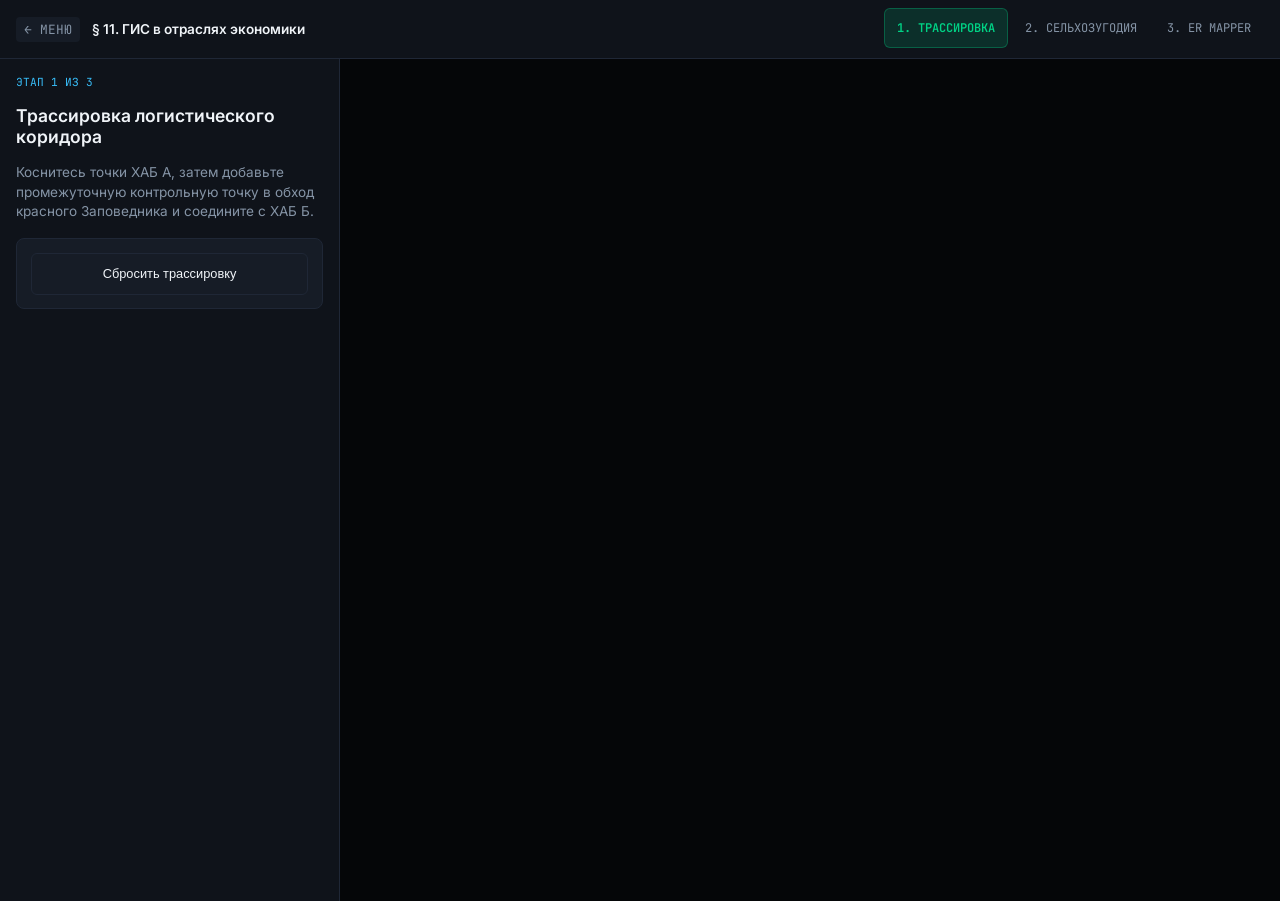
==== commit 30c765fd: "update" ====
--- a/p11.html
+++ b/p11.html
@@ -2,84 +2,65 @@
 <html lang="ru">
 <head>
   <meta charset="UTF-8">
-  <meta name="viewport" content="width=device-width, initial-scale=1.0">
-  <title>§ 12. Географическая база данных</title>
+  <meta name="viewport" content="width=device-width, initial-scale=1.0, maximum-scale=1.0, user-scalable=no">
+  <title>§ 11. ГИС в отраслях («Цифровой Казахстан»)</title>
   <link rel="preconnect" href="https://fonts.googleapis.com">
   <link rel="preconnect" href="https://fonts.gstatic.com" crossorigin>
   <link href="https://fonts.googleapis.com/css2?family=Inter:wght@400;500;600;700&family=JetBrains+Mono:wght@400;500;600&display=swap" rel="stylesheet">
   <style>
     :root {
-      --bg: #07090d;
-      --panel: #0f131a;
-      --panel-2: #161c28;
-      --hairline: #1f283a;
-      --ink: #f0f4f8;
-      --ink-muted: #8393a7;
-      --accent: #00d285;
-      --accent-soft: rgba(0, 210, 133, 0.15);
-      --cyan: #38bdf8;
-      --font-ui: 'Inter', sans-serif;
-      --font-mono: 'JetBrains Mono', monospace;
-    }
-    * { box-sizing: border-box; margin: 0; padding: 0; }
-    body { background: var(--bg); color: var(--ink); font-family: var(--font-ui); height: 100vh; display: flex; flex-direction: column; overflow: hidden; }
-    
-    .nav { height: 52px; background: var(--panel); border-bottom: 1px solid var(--hairline); display: flex; align-items: center; justify-content: space-between; padding: 0 1.25rem; }
-    .nav-left { display: flex; align-items: center; gap: 1rem; }
-    .back-btn { color: var(--ink-muted); text-decoration: none; font-size: 0.85rem; font-family: var(--font-mono); }
-    .back-btn:hover { color: var(--accent); }
-    .nav-title { font-size: 0.9rem; font-weight: 600; border-left: 1px solid var(--hairline); padding-left: 1rem; }
-    
-    .tabs { display: flex; gap: 4px; }
-    .tab-btn { background: transparent; border: 1px solid transparent; color: var(--ink-muted); padding: 6px 14px; border-radius: 6px; font-family: var(--font-mono); font-size: 0.8rem; cursor: pointer; }
+      --bg: #07090c; --panel: #0f131a; --panel-2: #161c26;
+      --hairline: #1f2736; --ink: #f0f4f8; --ink-muted: #8594a6;
+      --accent: #00d285; --accent-soft: rgba(0, 210, 133, 0.15);
+      --cyan: #38bdf8; --warn: #f59e0b;
+      --font-ui: 'Inter', sans-serif; --font-mono: 'JetBrains Mono', monospace;
+    }
+    * { box-sizing: border-box; margin: 0; padding: 0; -webkit-tap-highlight-color: transparent; }
+    body { background: var(--bg); color: var(--ink); font-family: var(--font-ui); min-height: 100vh; display: flex; flex-direction: column; overflow-x: hidden; }
+    .nav { min-height: 52px; background: var(--panel); border-bottom: 1px solid var(--hairline); display: flex; flex-wrap: wrap; align-items: center; justify-content: space-between; padding: 0.5rem 1rem; gap: 0.5rem; }
+    .nav-left { display: flex; align-items: center; gap: 0.75rem; }
+    .back-btn { color: var(--ink-muted); text-decoration: none; font-size: 0.8rem; font-family: var(--font-mono); padding: 4px 8px; border-radius: 4px; background: var(--panel-2); }
+    .nav-title { font-size: 0.85rem; font-weight: 600; }
+    .tabs { display: flex; gap: 4px; overflow-x: auto; width: 100%; padding-bottom: 2px; }
+    @media(min-width: 768px) { .tabs { width: auto; } }
+    .tab-btn { background: transparent; border: 1px solid transparent; color: var(--ink-muted); padding: 8px 12px; border-radius: 6px; font-family: var(--font-mono); font-size: 0.75rem; cursor: pointer; white-space: nowrap; min-height: 40px; }
     .tab-btn.active { background: var(--accent-soft); color: var(--accent); border-color: rgba(0,210,133,0.3); font-weight: 600; }
-    
-    .workspace { flex: 1; display: grid; grid-template-columns: 360px 1fr; overflow: hidden; }
-    .sidebar { background: var(--panel); border-right: 1px solid var(--hairline); padding: 1.25rem; display: flex; flex-direction: column; gap: 1.25rem; overflow-y: auto; }
-    .viewport { position: relative; background: #05070a; display: flex; flex-direction: column; }
-    
-    .step-badge { font-family: var(--font-mono); font-size: 0.75rem; color: var(--cyan); text-transform: uppercase; }
-    .task-title { font-size: 1.15rem; font-weight: 600; }
-    .task-desc { font-size: 0.85rem; color: var(--ink-muted); line-height: 1.5; }
-    
-    .tool-box { background: var(--panel-2); border: 1px solid var(--hairline); border-radius: 8px; padding: 1rem; display: flex; flex-direction: column; gap: 0.75rem; }
-    .tool-label { font-size: 0.75rem; font-family: var(--font-mono); color: var(--ink-muted); text-transform: uppercase; }
-    
-    .btn { background: var(--panel-2); border: 1px solid var(--hairline); color: var(--ink); padding: 8px 12px; border-radius: 6px; font-size: 0.85rem; cursor: pointer; }
-    .btn:hover { border-color: var(--accent); color: var(--accent); }
-    .btn.active { background: var(--accent); color: #000; font-weight: 600; }
-    
-    .attr-row { display: flex; flex-direction: column; gap: 4px; font-size: 0.8rem; }
-    .attr-row span { color: var(--ink-muted); font-family: var(--font-mono); }
-    .attr-row input { background: var(--bg); border: 1px solid var(--hairline); color: #fff; padding: 6px 8px; border-radius: 4px; font-family: var(--font-mono); font-size: 0.8rem; }
-    
-    .map-canvas-wrap { flex: 1; position: relative; cursor: crosshair; }
+    .workspace { flex: 1; display: grid; grid-template-columns: 1fr; }
+    @media(min-width: 860px) { .workspace { grid-template-columns: 340px 1fr; height: calc(100vh - 52px); overflow: hidden; } }
+    .sidebar { background: var(--panel); border-right: 1px solid var(--hairline); padding: 1rem; display: flex; flex-direction: column; gap: 1rem; overflow-y: auto; }
+    .viewport { position: relative; background: #050608; display: flex; flex-direction: column; min-height: 380px; }
+    .step-badge { font-family: var(--font-mono); font-size: 0.7rem; color: var(--cyan); text-transform: uppercase; }
+    .task-title { font-size: 1.1rem; font-weight: 600; }
+    .task-desc { font-size: 0.85rem; color: var(--ink-muted); line-height: 1.45; }
+    .tool-box { background: var(--panel-2); border: 1px solid var(--hairline); border-radius: 8px; padding: 0.85rem; display: flex; flex-direction: column; gap: 0.6rem; }
+    .tool-label { font-size: 0.7rem; font-family: var(--font-mono); color: var(--ink-muted); text-transform: uppercase; }
+    .btn { background: var(--panel-2); border: 1px solid var(--hairline); color: var(--ink); padding: 10px 12px; border-radius: 6px; font-size: 0.8rem; cursor: pointer; font-weight: 500; min-height: 42px; display: inline-flex; align-items: center; justify-content: center; }
+    .btn:active, .btn.active { background: var(--accent); color: #000; font-weight: 600; border-color: var(--accent); }
+    .map-canvas-wrap { flex: 1; position: relative; width: 100%; min-height: 340px; touch-action: none; cursor: crosshair; }
     canvas { width: 100%; height: 100%; display: block; }
-    
-    .telemetry-bar { height: 36px; background: var(--panel); border-top: 1px solid var(--hairline); display: flex; align-items: center; justify-content: space-between; padding: 0 1rem; font-family: var(--font-mono); font-size: 0.75rem; color: var(--ink-muted); }
-    .feedback-banner { padding: 0.75rem 1rem; border-radius: 6px; font-size: 0.85rem; display: none; }
+    .telemetry-bar { background: var(--panel); border-top: 1px solid var(--hairline); padding: 0.5rem 1rem; font-family: var(--font-mono); font-size: 0.7rem; color: var(--ink-muted); display: flex; flex-wrap: wrap; justify-content: space-between; gap: 0.5rem; }
+    .feedback-banner { padding: 0.75rem 1rem; border-radius: 6px; font-size: 0.8rem; display: none; }
     .feedback-success { background: rgba(0, 210, 133, 0.15); border: 1px solid var(--accent); color: #4ade80; }
   </style>
 </head>
 <body>
   <header class="nav">
     <div class="nav-left">
-      <a href="index.html" class="back-btn">← ПОРТАЛ</a>
-      <div class="nav-title">§ 12. Географическая база данных</div>
+      <a href="index.html" class="back-btn">← МЕНЮ</a>
+      <div class="nav-title">§ 11. ГИС в отраслях экономики</div>
     </div>
     <div class="tabs">
-      <button class="tab-btn active" onclick="switchTask(1)">ЗАДАНИЕ 1: ОЦИФРОВКА</button>
-      <button class="tab-btn" onclick="switchTask(2)">ЗАДАНИЕ 2: АТРИБУТИВНАЯ КАРТОЧКА</button>
-      <button class="tab-btn" onclick="switchTask(3)">ЗАДАНИЕ 3: ВЫБОР БАЗОВОЙ ОСНОВЫ</button>
+      <button class="tab-btn active" onclick="switchTask(1)">1. ТРАССИРОВКА</button>
+      <button class="tab-btn" onclick="switchTask(2)">2. СЕЛЬХОЗУГОДИЯ</button>
+      <button class="tab-btn" onclick="switchTask(3)">3. ER MAPPER</button>
     </div>
   </header>
 
   <div class="workspace">
     <aside class="sidebar">
       <div class="step-badge" id="task-badge">ЭТАП 1 ИЗ 3</div>
-      <h2 class="task-title" id="task-title">Векторная оцифровка местности</h2>
-      <p class="task-desc" id="task-desc">Классифицируйте объекты правильными примитивами: Точка (скважина), Линия (дорога), Полигон (озеро).</p>
-
+      <h2 class="task-title" id="task-title">Трассировка логистического коридора</h2>
+      <p class="task-desc" id="task-desc">Проложите маршрут трубопровода от Хаба А до Хаба Б в обход Заповедника.</p>
       <div class="tool-box" id="task-controls"></div>
       <div id="feedback" class="feedback-banner"></div>
     </aside>
@@ -89,35 +70,55 @@
         <canvas id="gis-canvas"></canvas>
       </div>
       <div class="telemetry-bar">
-        <div>СТРУКТУРА: Пространственные (2D/3D) + Атрибутивные (Семантические)</div>
-        <div style="color:var(--cyan);">СУБД: РАСПРЕДЕЛЕННАЯ БД</div>
+        <div>ГОСПРОГРАММА: «Цифровой Казахстан»</div>
+        <div style="color:var(--cyan)">ER MAPPER: ГОТОВ К СЪЕМКЕ</div>
       </div>
     </main>
   </div>
 
   <script>
+    const V_WIDTH = 800, V_HEIGHT = 500;
     let currentTask = 1;
     const canvas = document.getElementById('gis-canvas');
     const ctx = canvas.getContext('2d');
-    let width, height;
-
-    // Task 1: Digitizing
-    let t1_tool = 'point'; // 'point' | 'line' | 'polygon'
-    let t1_done = { point: false, line: false, polygon: false };
-
-    // Task 2: Attributes
-    let t2_saved = false;
-
-    // Task 3: Base Map Selection
-    let t3_selectedBase = null; // 'admin' | 'cadastral' | 'landscape'
+    let scale = 1, offsetX = 0, offsetY = 0;
+
+    let t1_route = [];
+    let t2_filterApplied = false;
+    let t2_parcels = [
+      { id: 1, name: 'Участок №101 (Пшеница)', vx: 180, vy: 160, unused: false, checked: false },
+      { id: 2, name: 'Участок №102 (НЕИСПОЛЬЗУЕТСЯ)', vx: 380, vy: 180, unused: true, checked: false },
+      { id: 3, name: 'Участок №103 (Пастбище)', vx: 260, vy: 340, unused: false, checked: false },
+      { id: 4, name: 'Участок №104 (НЕИСПОЛЬЗУЕТСЯ)', vx: 540, vy: 300, unused: true, checked: false }
+    ];
+    let t3_mineralFilter = false;
+    let t3_anomalies = [
+      { vx: 320, vy: 220, drilled: false, val: 'Медно-порфировое рудное тело' },
+      { vx: 520, vy: 160, drilled: false, val: 'Высокоминерализованный очаг' }
+    ];
 
     function resize() {
       const rect = canvas.parentElement.getBoundingClientRect();
-      canvas.width = width = rect.width;
-      canvas.height = height = rect.height;
+      const dpr = window.devicePixelRatio || 1;
+      canvas.width = rect.width * dpr;
+      canvas.height = rect.height * dpr;
+      const scaleX = rect.width / V_WIDTH;
+      const scaleY = rect.height / V_HEIGHT;
+      scale = Math.min(scaleX, scaleY);
+      offsetX = (rect.width - V_WIDTH * scale) / 2;
+      offsetY = (rect.height - V_HEIGHT * scale) / 2;
+      ctx.setTransform(scale * dpr, 0, 0, scale * dpr, offsetX * dpr, offsetY * dpr);
       render();
     }
     window.addEventListener('resize', resize);
+
+    function toVirtual(clientX, clientY) {
+      const rect = canvas.getBoundingClientRect();
+      return {
+        vx: (clientX - rect.left - offsetX) / scale,
+        vy: (clientY - rect.top - offsetY) / scale
+      };
+    }
 
     function switchTask(taskId) {
       currentTask = taskId;
@@ -131,172 +132,124 @@
 
       if (taskId === 1) {
         badge.innerText = 'ЭТАП 1 ИЗ 3';
-        title.innerText = 'Векторная оцифровка местности';
-        desc.innerText = 'Выберите инструмент (Точка, Линия, Полигон) и оцифруйте соответствующий объект на карте.';
-        controls.innerHTML = `
-          <div class="tool-label">Геометрический примитив</div>
-          <div style="display:flex; gap:6px;">
-            <button class="btn ${t1_tool==='point'?'active':''}" onclick="setT1Tool('point')">Точка</button>
-            <button class="btn ${t1_tool==='line'?'active':''}" onclick="setT1Tool('line')">Линия</button>
-            <button class="btn ${t1_tool==='polygon'?'active':''}" onclick="setT1Tool('polygon')">Полигон</button>
-          </div>
-        `;
+        title.innerText = 'Трассировка логистического коридора';
+        desc.innerText = 'Коснитесь точки ХАБ А, затем добавьте промежуточную контрольную точку в обход красного Заповедника и соедините с ХАБ Б.';
+        controls.innerHTML = `<button class="btn" onclick="resetT1()">Сбросить трассировку</button>`;
       } else if (taskId === 2) {
         badge.innerText = 'ЭТАП 2 ИЗ 3';
-        title.innerText = 'Атрибутивная привязка объектов БД';
-        desc.innerText = 'Заполните трехмерную модель характеристик объекта (Пространство, Время, Тематика) и сохраните запись в СУБД.';
-        controls.innerHTML = `
-          <div class="tool-label">Карточка географического объекта</div>
-          <div class="attr-row">
-            <span>ПРОСТРАНСТВЕННЫЕ ДАННЫЕ (X, Y):</span>
-            <input type="text" value="51°10' N, 71°26' E (Астана)" readonly>
-          </div>
-          <div class="attr-row">
-            <span>ВРЕМЕННАЯ ХАРАКТЕРИСТИКА:</span>
-            <input type="text" id="attr-date" value="2026-09-28 10:00 UTC">
-          </div>
-          <div class="attr-row">
-            <span>ТЕМАТИЧЕСКАЯ (СЕМАНТИЧЕСКАЯ):</span>
-            <input type="text" id="attr-theme" value="Озеро Тенгиз, минерализация соленая">
-          </div>
-          <button class="btn" style="margin-top:6px;" onclick="saveAttr()">Сохранить в БД</button>
-        `;
+        title.innerText = 'Детектор неиспользуемых пашен';
+        desc.innerText = 'Включите спектральный спутниковый анализ и коснитесь выявленных красных участков для формирования кадастрового предписания.';
+        controls.innerHTML = `<button class="btn ${t2_filterApplied?'active':''}" onclick="applyT2()">Спектральный анализ пашен</button>`;
       } else if (taskId === 3) {
         badge.innerText = 'ЭТАП 3 ИЗ 3';
-        title.innerText = 'Выбор базовой карты';
-        desc.innerText = 'Задача: «Учет границ земельных участков и прав собственности». Выберите подходящую базовую основу из классификатора.';
-        controls.innerHTML = `
-          <div class="tool-label">Тип базовой карты</div>
-          <div style="display:flex; flex-direction:column; gap:6px;">
-            <button class="btn ${t3_selectedBase==='admin'?'active':''}" onclick="selectBase('admin')">Карта административного деления</button>
-            <button class="btn ${t3_selectedBase==='cadastral'?'active':''}" onclick="selectBase('cadastral')">Кадастровая карта и планы</button>
-            <button class="btn ${t3_selectedBase==='landscape'?'active':''}" onclick="selectBase('landscape')">Ландшафтная карта</button>
-          </div>
-        `;
+        title.innerText = 'Разведка недр: ER Mapper';
+        desc.innerText = 'Активируйте многозональный фильтр ER Mapper и отметьте точки бурения на высокоминерализованных аномалиях.';
+        controls.innerHTML = `<button class="btn ${t3_mineralFilter?'active':''}" onclick="applyT3()">Фильтр ER Mapper</button>`;
       }
       render();
     }
 
-    function setT1Tool(t) { t1_tool = t; switchTask(1); }
-
-    function saveAttr() {
-      t2_saved = true;
-      const fb = document.getElementById('feedback');
-      fb.className = 'feedback-banner feedback-success';
-      fb.style.display = 'block';
-      fb.innerText = '✓ Атрибутивная запись успешно согласована со структурой базы данных ГИС!';
-      render();
-    }
-
-    function selectBase(b) {
-      t3_selectedBase = b;
-      const fb = document.getElementById('feedback');
-      fb.style.display = 'block';
-      if (b === 'cadastral') {
-        fb.className = 'feedback-banner feedback-success';
-        fb.innerText = '✓ Верно! Кадастровая карта является единственной юридически точной основой для учета прав на землю.';
-      } else {
-        fb.className = 'feedback-banner';
-        fb.style.background = 'rgba(245, 158, 11, 0.15)';
-        fb.style.color = '#fbbf24';
-        fb.innerText = 'Выбранная основа не содержит границ земельных участков. Выберите кадастровую основу.';
-      }
-      switchTask(3);
-    }
-
-    canvas.addEventListener('click', (e) => {
-      const rect = canvas.getBoundingClientRect();
-      const cx = e.clientX - rect.left;
-      const cy = e.clientY - rect.top;
+    function resetT1() { t1_route = []; switchTask(1); }
+    function applyT2() { t2_filterApplied = true; switchTask(2); }
+    function applyT3() { t3_mineralFilter = true; switchTask(3); }
+
+    canvas.addEventListener('pointerdown', (e) => {
+      const { vx, vy } = toVirtual(e.clientX, e.clientY);
 
       if (currentTask === 1) {
-        if (t1_tool === 'point' && Math.hypot(cx - 200, cy - 180) < 30) {
-          t1_done.point = true;
-        } else if (t1_tool === 'line' && Math.hypot(cx - 380, cy - 300) < 40) {
-          t1_done.line = true;
-        } else if (t1_tool === 'polygon' && Math.hypot(cx - 520, cy - 180) < 50) {
-          t1_done.polygon = true;
-        }
-
-        if (t1_done.point && t1_done.line && t1_done.polygon) {
+        t1_route.push({ vx, vy });
+        if (t1_route.length >= 3) {
           const fb = document.getElementById('feedback');
           fb.className = 'feedback-banner feedback-success';
           fb.style.display = 'block';
-          fb.innerText = '✓ Все три векторных типа данных (Точка, Линия, Полигон) успешно оцифрованы!';
+          fb.innerText = '✓ Оптимальный маршрут коридора успешно проложен в обход природоохранных зон!';
         }
-        render();
+      } else if (currentTask === 2) {
+        if (!t2_filterApplied) return;
+        t2_parcels.forEach(p => {
+          if (Math.hypot(vx - p.vx, vy - p.vy) < 45) {
+            p.checked = true;
+            const fb = document.getElementById('feedback');
+            fb.className = 'feedback-banner feedback-success';
+            fb.style.display = 'block';
+            fb.innerText = p.unused ? `✓ Выявлено нарушение: ${p.name}. Предписание отправлено собственнику.` : `Участок активен: ${p.name}.`;
+          }
+        });
+      } else if (currentTask === 3) {
+        if (!t3_mineralFilter) return;
+        t3_anomalies.forEach(a => {
+          if (Math.hypot(vx - a.vx, vy - a.vy) < 40) {
+            a.drilled = true;
+            const fb = document.getElementById('feedback');
+            fb.className = 'feedback-banner feedback-success';
+            fb.style.display = 'block';
+            fb.innerText = `✓ Точка разведочного бурения зафиксирована: ${a.val}. Координаты внесены в базу недр.`;
+          }
+        });
       }
+      render();
     });
 
     function render() {
-      ctx.clearRect(0, 0, width, height);
+      ctx.clearRect(0, 0, V_WIDTH, V_HEIGHT);
 
       if (currentTask === 1) {
-        // Точечный объект
-        ctx.fillStyle = t1_done.point ? '#00d285' : '#64748b';
-        ctx.beginPath(); ctx.arc(200, 180, 8, 0, Math.PI*2); ctx.fill();
-        ctx.fillStyle = '#fff';
-        ctx.font = '11px JetBrains Mono';
-        ctx.fillText('Скважина (Point) ' + (t1_done.point?'[✓]':'[Кликните Точкой]'), 140, 210);
-
-        // Линейный объект
-        ctx.strokeStyle = t1_done.line ? '#00d285' : '#64748b';
-        ctx.lineWidth = 4;
-        ctx.beginPath();
-        ctx.moveTo(280, 340);
-        ctx.lineTo(480, 260);
-        ctx.stroke();
-        ctx.fillStyle = '#fff';
-        ctx.fillText('Дорога (Line) ' + (t1_done.line?'[✓]':'[Кликните Линией]'), 320, 320);
-
-        // Полигон
-        ctx.fillStyle = t1_done.polygon ? 'rgba(0, 210, 133, 0.3)' : 'rgba(100, 116, 139, 0.2)';
-        ctx.strokeStyle = t1_done.polygon ? '#00d285' : '#64748b';
-        ctx.lineWidth = 2;
-        ctx.beginPath();
-        ctx.ellipse(520, 180, 60, 40, 0, 0, Math.PI*2);
-        ctx.fill(); ctx.stroke();
-        ctx.fillStyle = '#fff';
-        ctx.fillText('Озеро (Polygon) ' + (t1_done.polygon?'[✓]':'[Кликните Полигоном]'), 460, 185);
-
+        ctx.fillStyle = 'rgba(239, 68, 68, 0.2)';
+        ctx.strokeStyle = '#ef4444'; ctx.lineWidth = 2;
+        ctx.beginPath(); ctx.ellipse(380, 230, 90, 60, 0, 0, Math.PI*2); ctx.fill(); ctx.stroke();
+        ctx.fillStyle = '#fca5a5'; ctx.font = '12px Inter';
+        ctx.fillText('ЗАПОВЕДНИК (ЗОНА ОТЧУЖДЕНИЯ)', 260, 235);
+
+        ctx.fillStyle = '#00d285';
+        ctx.beginPath(); ctx.arc(140, 330, 11, 0, Math.PI*2); ctx.fill();
+        ctx.fillText('ХАБ А (Старт)', 110, 360);
+
+        ctx.fillStyle = '#38bdf8';
+        ctx.beginPath(); ctx.arc(620, 140, 11, 0, Math.PI*2); ctx.fill();
+        ctx.fillText('ХАБ Б (Финиш)', 590, 165);
+
+        if (t1_route.length > 0) {
+          ctx.strokeStyle = '#00d285'; ctx.lineWidth = 4;
+          ctx.beginPath(); ctx.moveTo(t1_route[0].vx, t1_route[0].vy);
+          for (let i = 1; i < t1_route.length; i++) ctx.lineTo(t1_route[i].vx, t1_route[i].vy);
+          ctx.stroke();
+        }
       } else if (currentTask === 2) {
-        // Полигон озера
-        ctx.fillStyle = 'rgba(56, 189, 248, 0.3)';
-        ctx.strokeStyle = '#38bdf8';
-        ctx.lineWidth = 2;
-        ctx.beginPath();
-        ctx.ellipse(400, 240, 140, 80, 0.1, 0, Math.PI*2);
-        ctx.fill(); ctx.stroke();
-
-        ctx.fillStyle = '#bae6fd';
-        ctx.font = '12px JetBrains Mono';
-        ctx.fillText('ОБЪЕКТ БД: Озеро Тенгиз', 340, 235);
-        ctx.fillText('Координаты: 51°10\' N, 71°26\' E', 320, 255);
-
-        if (t2_saved) {
-          ctx.fillStyle = '#00d285';
-          ctx.fillText('[СТАТУС: АТРИБУТЫ СИНХРОНИЗИРОВАНЫ]', 300, 280);
-        }
+        t2_parcels.forEach(p => {
+          ctx.fillStyle = !t2_filterApplied ? 'rgba(51, 65, 85, 0.5)' :
+                          p.unused ? 'rgba(239, 68, 68, 0.35)' : 'rgba(16, 185, 129, 0.35)';
+          ctx.strokeStyle = !t2_filterApplied ? '#475569' : p.unused ? '#ef4444' : '#10b981';
+          ctx.lineWidth = 2;
+          ctx.fillRect(p.vx - 55, p.vy - 35, 110, 70);
+          ctx.strokeRect(p.vx - 55, p.vy - 35, 110, 70);
+
+          ctx.fillStyle = '#fff'; ctx.font = '11px JetBrains Mono';
+          ctx.fillText(`Кадастр №${p.id}`, p.vx - 45, p.vy - 10);
+          if (t2_filterApplied) {
+            ctx.fillStyle = p.unused ? '#fca5a5' : '#a7f3d0';
+            ctx.fillText(p.unused ? 'НЕИСПОЛЬЗУЕТСЯ' : 'АКТИВЕН', p.vx - 45, p.vy + 12);
+          }
+        });
       } else if (currentTask === 3) {
-        if (t3_selectedBase === 'cadastral') {
-          // Сетка кадастровых участков
-          for (let x = 180; x < 580; x += 100) {
-            for (let y = 100; y < 380; y += 80) {
-              ctx.strokeStyle = '#00d285';
-              ctx.lineWidth = 1.5;
-              ctx.strokeRect(x, y, 95, 75);
-              ctx.fillStyle = '#a7f3d0';
-              ctx.font = '10px JetBrains Mono';
-              ctx.fillText(`УЧ. 01:${Math.floor(x/10)}:${Math.floor(y/10)}`, x + 6, y + 20);
+        if (t3_mineralFilter) {
+          t3_anomalies.forEach(a => {
+            const grad = ctx.createRadialGradient(a.vx, a.vy, 10, a.vx, a.vy, 75);
+            grad.addColorStop(0, 'rgba(245, 158, 11, 0.85)');
+            grad.addColorStop(0.5, 'rgba(239, 68, 68, 0.4)');
+            grad.addColorStop(1, 'transparent');
+            ctx.fillStyle = grad;
+            ctx.beginPath(); ctx.arc(a.vx, a.vy, 75, 0, Math.PI*2); ctx.fill();
+
+            if (a.drilled) {
+              ctx.strokeStyle = '#00d285'; ctx.lineWidth = 3;
+              ctx.strokeRect(a.vx - 14, a.vy - 14, 28, 28);
+              ctx.fillStyle = '#00d285'; ctx.font = '11px JetBrains Mono';
+              ctx.fillText('СКВАЖИНА ✓', a.vx + 18, a.vy + 4);
             }
-          }
-          ctx.fillStyle = '#fff';
-          ctx.font = '12px Inter';
-          ctx.fillText('Кадастровая основа: границы участков согласованы', 220, 60);
+          });
         } else {
-          ctx.fillStyle = '#64748b';
-          ctx.font = '13px Inter';
-          ctx.fillText('Выберите базовую карту на панели слева для визуализации основы.', 180, 240);
+          ctx.fillStyle = '#64748b'; ctx.font = '13px Inter';
+          ctx.fillText('Включите фильтр ER Mapper для визуализации спектральных аномалий.', 160, 240);
         }
       }
     }
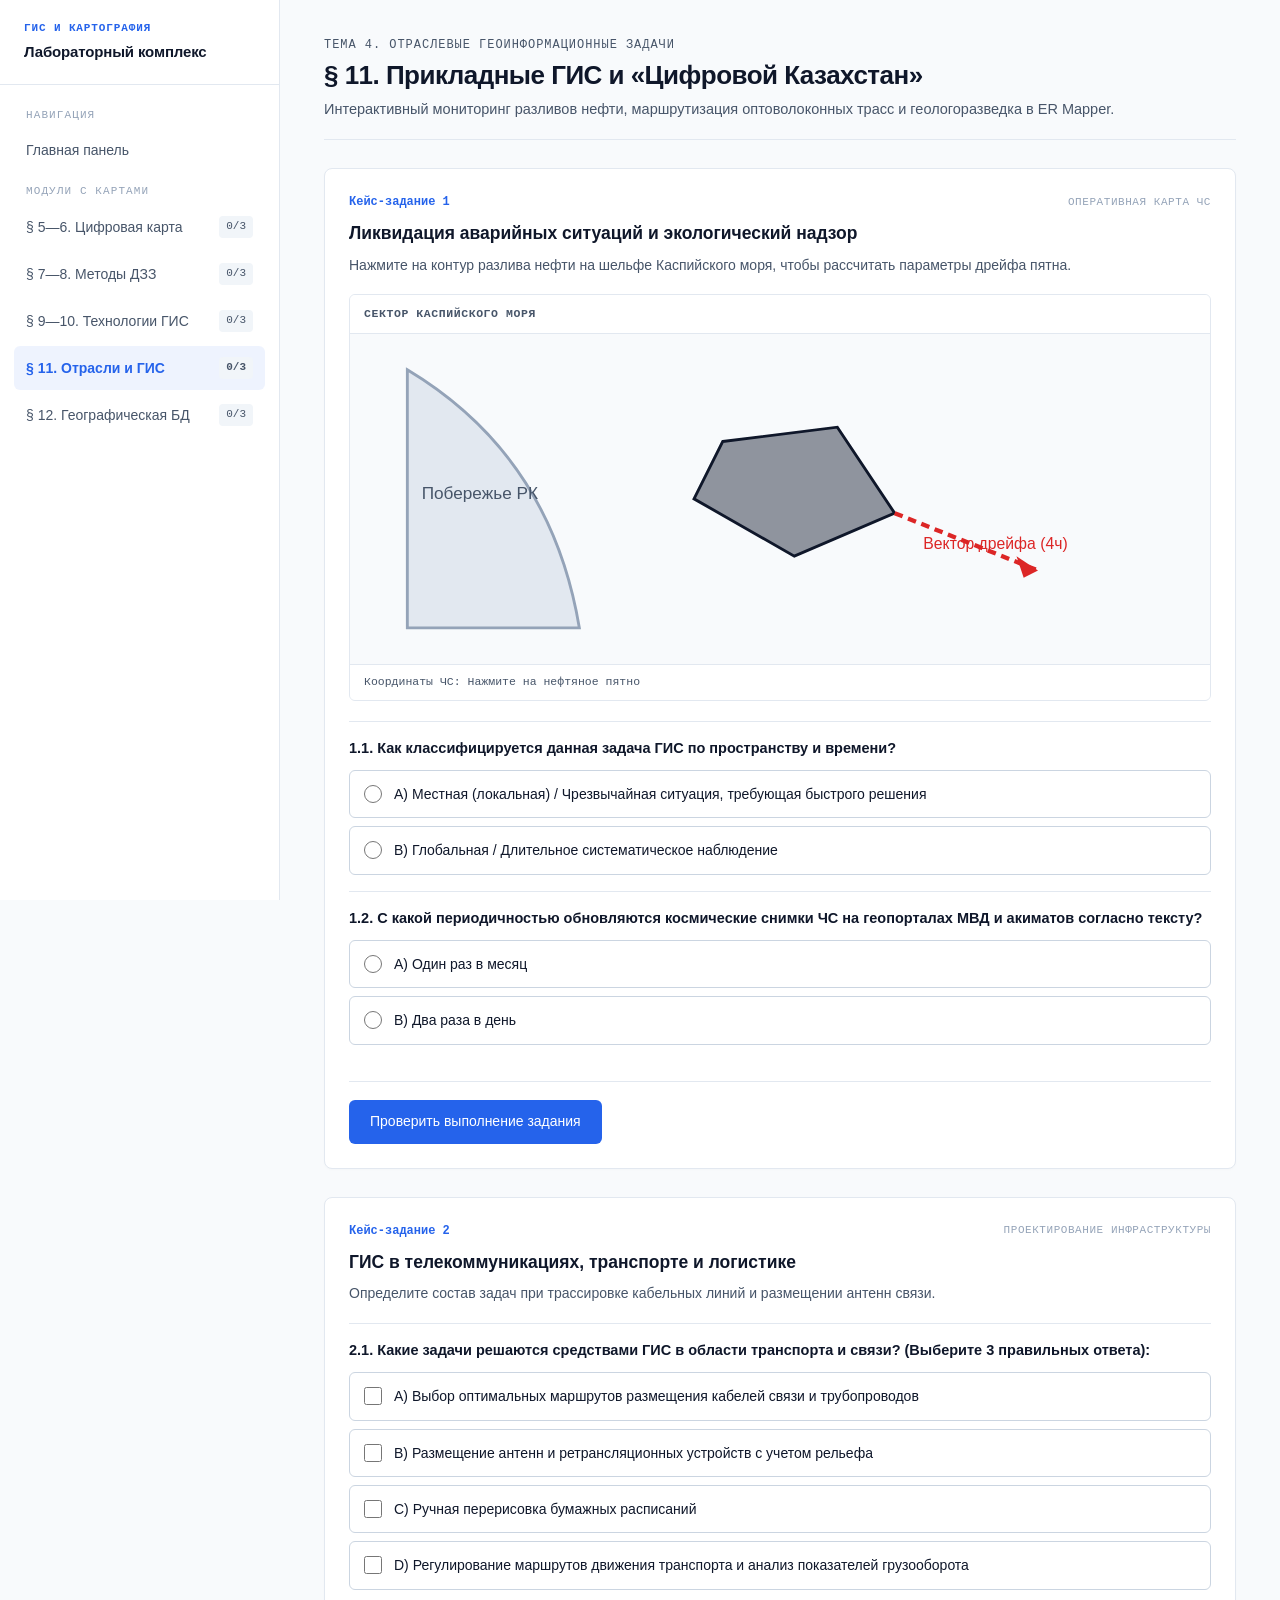
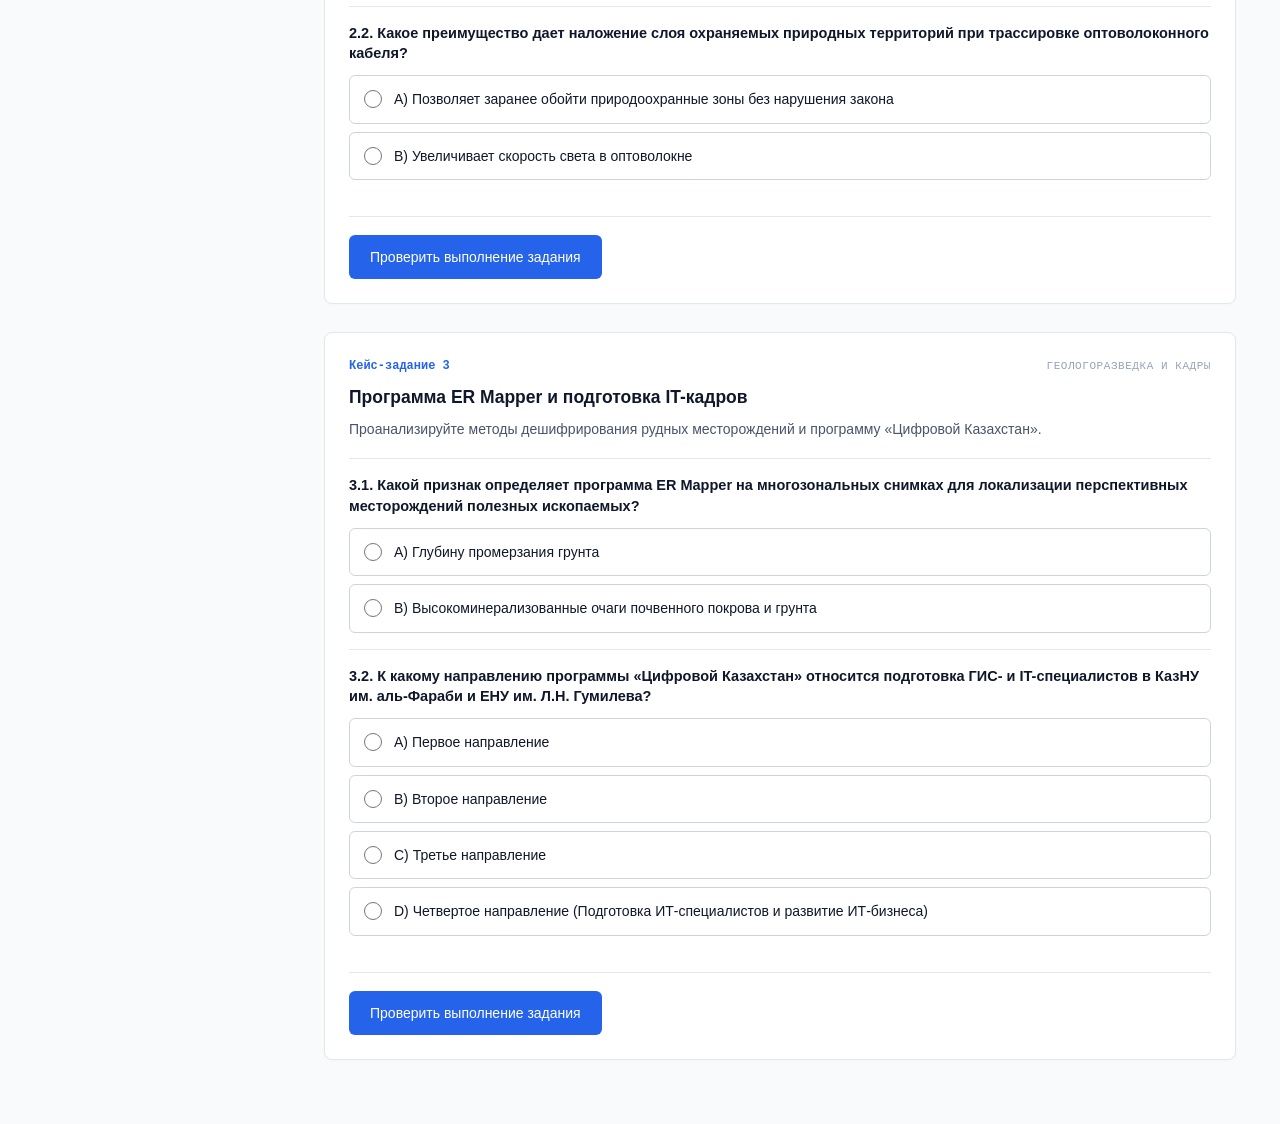
==== commit 1e680dcb: "update" ====
--- a/p11.html
+++ b/p11.html
@@ -2,260 +2,182 @@
 <html lang="ru">
 <head>
   <meta charset="UTF-8">
-  <meta name="viewport" content="width=device-width, initial-scale=1.0, maximum-scale=1.0, user-scalable=no">
-  <title>§ 11. ГИС в отраслях («Цифровой Казахстан»)</title>
-  <link rel="preconnect" href="https://fonts.googleapis.com">
-  <link rel="preconnect" href="https://fonts.gstatic.com" crossorigin>
-  <link href="https://fonts.googleapis.com/css2?family=Inter:wght@400;500;600;700&family=JetBrains+Mono:wght@400;500;600&display=swap" rel="stylesheet">
-  <style>
-    :root {
-      --bg: #07090c; --panel: #0f131a; --panel-2: #161c26;
-      --hairline: #1f2736; --ink: #f0f4f8; --ink-muted: #8594a6;
-      --accent: #00d285; --accent-soft: rgba(0, 210, 133, 0.15);
-      --cyan: #38bdf8; --warn: #f59e0b;
-      --font-ui: 'Inter', sans-serif; --font-mono: 'JetBrains Mono', monospace;
-    }
-    * { box-sizing: border-box; margin: 0; padding: 0; -webkit-tap-highlight-color: transparent; }
-    body { background: var(--bg); color: var(--ink); font-family: var(--font-ui); min-height: 100vh; display: flex; flex-direction: column; overflow-x: hidden; }
-    .nav { min-height: 52px; background: var(--panel); border-bottom: 1px solid var(--hairline); display: flex; flex-wrap: wrap; align-items: center; justify-content: space-between; padding: 0.5rem 1rem; gap: 0.5rem; }
-    .nav-left { display: flex; align-items: center; gap: 0.75rem; }
-    .back-btn { color: var(--ink-muted); text-decoration: none; font-size: 0.8rem; font-family: var(--font-mono); padding: 4px 8px; border-radius: 4px; background: var(--panel-2); }
-    .nav-title { font-size: 0.85rem; font-weight: 600; }
-    .tabs { display: flex; gap: 4px; overflow-x: auto; width: 100%; padding-bottom: 2px; }
-    @media(min-width: 768px) { .tabs { width: auto; } }
-    .tab-btn { background: transparent; border: 1px solid transparent; color: var(--ink-muted); padding: 8px 12px; border-radius: 6px; font-family: var(--font-mono); font-size: 0.75rem; cursor: pointer; white-space: nowrap; min-height: 40px; }
-    .tab-btn.active { background: var(--accent-soft); color: var(--accent); border-color: rgba(0,210,133,0.3); font-weight: 600; }
-    .workspace { flex: 1; display: grid; grid-template-columns: 1fr; }
-    @media(min-width: 860px) { .workspace { grid-template-columns: 340px 1fr; height: calc(100vh - 52px); overflow: hidden; } }
-    .sidebar { background: var(--panel); border-right: 1px solid var(--hairline); padding: 1rem; display: flex; flex-direction: column; gap: 1rem; overflow-y: auto; }
-    .viewport { position: relative; background: #050608; display: flex; flex-direction: column; min-height: 380px; }
-    .step-badge { font-family: var(--font-mono); font-size: 0.7rem; color: var(--cyan); text-transform: uppercase; }
-    .task-title { font-size: 1.1rem; font-weight: 600; }
-    .task-desc { font-size: 0.85rem; color: var(--ink-muted); line-height: 1.45; }
-    .tool-box { background: var(--panel-2); border: 1px solid var(--hairline); border-radius: 8px; padding: 0.85rem; display: flex; flex-direction: column; gap: 0.6rem; }
-    .tool-label { font-size: 0.7rem; font-family: var(--font-mono); color: var(--ink-muted); text-transform: uppercase; }
-    .btn { background: var(--panel-2); border: 1px solid var(--hairline); color: var(--ink); padding: 10px 12px; border-radius: 6px; font-size: 0.8rem; cursor: pointer; font-weight: 500; min-height: 42px; display: inline-flex; align-items: center; justify-content: center; }
-    .btn:active, .btn.active { background: var(--accent); color: #000; font-weight: 600; border-color: var(--accent); }
-    .map-canvas-wrap { flex: 1; position: relative; width: 100%; min-height: 340px; touch-action: none; cursor: crosshair; }
-    canvas { width: 100%; height: 100%; display: block; }
-    .telemetry-bar { background: var(--panel); border-top: 1px solid var(--hairline); padding: 0.5rem 1rem; font-family: var(--font-mono); font-size: 0.7rem; color: var(--ink-muted); display: flex; flex-wrap: wrap; justify-content: space-between; gap: 0.5rem; }
-    .feedback-banner { padding: 0.75rem 1rem; border-radius: 6px; font-size: 0.8rem; display: none; }
-    .feedback-success { background: rgba(0, 210, 133, 0.15); border: 1px solid var(--accent); color: #4ade80; }
-  </style>
+  <meta name="viewport" content="width=device-width, initial-scale=1.0, maximum-scale=5.0">
+  <title>§ 11. Связь ГИС-технологий с другими отраслями</title>
+  <link rel="stylesheet" href="style.css">
 </head>
 <body>
-  <header class="nav">
-    <div class="nav-left">
-      <a href="index.html" class="back-btn">← МЕНЮ</a>
-      <div class="nav-title">§ 11. ГИС в отраслях экономики</div>
-    </div>
-    <div class="tabs">
-      <button class="tab-btn active" onclick="switchTask(1)">1. ТРАССИРОВКА</button>
-      <button class="tab-btn" onclick="switchTask(2)">2. СЕЛЬХОЗУГОДИЯ</button>
-      <button class="tab-btn" onclick="switchTask(3)">3. ER MAPPER</button>
-    </div>
+  <header class="mobile-header">
+    <button class="menu-toggle-btn" id="mobile_menu_toggle" aria-label="Меню">
+      <svg width="20" height="20" viewBox="0 0 24 24" fill="none" stroke="currentColor" stroke-width="2"><line x1="3" y1="12" x2="21" y2="12"></line><line x1="3" y1="6" x2="21" y2="6"></line><line x1="3" y1="18" x2="21" y2="18"></line></svg>
+    </button>
+    <div class="mobile-header__title">§ 11. Отрасли и ГИС</div>
+    <span class="status-pill done" id="mobile_header_progress">0/15</span>
   </header>
 
-  <div class="workspace">
-    <aside class="sidebar">
-      <div class="step-badge" id="task-badge">ЭТАП 1 ИЗ 3</div>
-      <h2 class="task-title" id="task-title">Трассировка логистического коридора</h2>
-      <p class="task-desc" id="task-desc">Проложите маршрут трубопровода от Хаба А до Хаба Б в обход Заповедника.</p>
-      <div class="tool-box" id="task-controls"></div>
-      <div id="feedback" class="feedback-banner"></div>
+  <div class="sidebar-backdrop" id="sidebar_backdrop"></div>
+
+  <div class="app-shell">
+    <aside class="sidebar" id="app_sidebar">
+      <div class="sidebar__brand">
+        <div>
+          <div class="brand-badge">ГИС и Картография</div>
+          <div class="brand-title">Лабораторный комплекс</div>
+        </div>
+      </div>
+      <nav class="sidebar__nav">
+        <div class="nav-label">Навигация</div>
+        <a href="index.html" class="nav-link"><span>Главная панель</span></a>
+        <div class="nav-label">Модули с картами</div>
+        <a href="p5-6.html" class="nav-link">
+          <span>§ 5—6. Цифровая карта</span>
+          <span class="status-pill" id="badge_p5-6">0/3</span>
+        </a>
+        <a href="p7-8.html" class="nav-link">
+          <span>§ 7—8. Методы ДЗЗ</span>
+          <span class="status-pill" id="badge_p7-8">0/3</span>
+        </a>
+        <a href="p9-10.html" class="nav-link">
+          <span>§ 9—10. Технологии ГИС</span>
+          <span class="status-pill" id="badge_p9-10">0/3</span>
+        </a>
+        <a href="p11.html" class="nav-link active">
+          <span>§ 11. Отрасли и ГИС</span>
+          <span class="status-pill" id="badge_p11">0/3</span>
+        </a>
+        <a href="p12.html" class="nav-link">
+          <span>§ 12. Географическая БД</span>
+          <span class="status-pill" id="badge_p12">0/3</span>
+        </a>
+      </nav>
     </aside>
 
-    <main class="viewport">
-      <div class="map-canvas-wrap">
-        <canvas id="gis-canvas"></canvas>
-      </div>
-      <div class="telemetry-bar">
-        <div>ГОСПРОГРАММА: «Цифровой Казахстан»</div>
-        <div style="color:var(--cyan)">ER MAPPER: ГОТОВ К СЪЕМКЕ</div>
-      </div>
+    <main class="main-content">
+      <header class="page-header">
+        <div class="page-kicker">Тема 4. Отраслевые геоинформационные задачи</div>
+        <h1 class="page-title">§ 11. Прикладные ГИС и «Цифровой Казахстан»</h1>
+        <p class="page-desc">Интерактивный мониторинг разливов нефти, маршрутизация оптоволоконных трасс и геологоразведка в ER Mapper.</p>
+      </header>
+
+      <!-- TASK 1 -->
+      <article class="task-card">
+        <div class="task-card__meta">
+          <span class="task-num">Кейс-задание 1</span>
+          <span class="task-type">Оперативная карта ЧС</span>
+        </div>
+        <h2 class="task-title">Ликвидация аварийных ситуаций и экологический надзор</h2>
+        <p class="task-desc">Нажмите на контур разлива нефти на шельфе Каспийского моря, чтобы рассчитать параметры дрейфа пятна.</p>
+
+        <div class="map-workspace">
+          <div class="map-toolbar">
+            <span class="map-toolbar__title">Сектор Каспийского моря</span>
+          </div>
+          <div class="map-svg-container">
+            <svg class="map-svg" viewBox="0 0 600 220">
+              <path d="M 40,20 Q 140,80 160,200 L 40,200 Z" fill="#E2E8F0" stroke="#94A3B8" stroke-width="2"/>
+              <text x="50" y="110" font-family="sans-serif" font-size="12" fill="#475569">Побережье РК</text>
+              <polygon class="map-feature" points="260,70 340,60 380,120 310,150 240,110" fill="rgba(15, 23, 42, 0.45)" stroke="#0F172A" stroke-width="2"
+                       data-name="Нефтяное пятно" data-geom="Полигон" data-coords="X: 51.20, Y: 46.85" data-attrs="Площадь = 14.2 км2; Дрейф: 2.1 узла, направление СВ; Время: 08:30"/>
+              <line x1="380" y1="120" x2="480" y2="160" stroke="#DC2626" stroke-width="3" stroke-dasharray="6,4"/>
+              <polygon points="480,160 465,150 470,165" fill="#DC2626"/>
+              <text x="400" y="145" font-family="sans-serif" font-size="11" fill="#DC2626">Вектор дрейфа (4ч)</text>
+            </svg>
+          </div>
+          <div class="map-status-bar">
+            <span>Координаты ЧС: <code class="map-coord-display">Нажмите на нефтяное пятно</code></span>
+          </div>
+          <div class="map-inspector"></div>
+        </div>
+
+        <div class="sub-question">
+          <div class="sub-question__label">1.1. Как классифицируется данная задача ГИС по пространству и времени?</div>
+          <div class="choice-group">
+            <label class="choice-label"><input type="radio" name="t_p11_1_q1" value="A"><span>A) Местная (локальная) / Чрезвычайная ситуация, требующая быстрого решения</span></label>
+            <label class="choice-label"><input type="radio" name="t_p11_1_q1" value="B"><span>B) Глобальная / Длительное систематическое наблюдение</span></label>
+          </div>
+        </div>
+
+        <div class="sub-question">
+          <div class="sub-question__label">1.2. С какой периодичностью обновляются космические снимки ЧС на геопорталах МВД и акиматов согласно тексту?</div>
+          <div class="choice-group">
+            <label class="choice-label"><input type="radio" name="t_p11_1_q2" value="A"><span>A) Один раз в месяц</span></label>
+            <label class="choice-label"><input type="radio" name="t_p11_1_q2" value="B"><span>B) Два раза в день</span></label>
+          </div>
+        </div>
+
+        <div class="task-actions">
+          <button class="btn btn--primary" data-task-submit="t_p11_1">Проверить выполнение задания</button>
+        </div>
+        <div class="feedback-banner" id="feedback_t_p11_1"></div>
+      </article>
+
+      <!-- TASK 2 -->
+      <article class="task-card">
+        <div class="task-card__meta">
+          <span class="task-num">Кейс-задание 2</span>
+          <span class="task-type">Проектирование инфраструктуры</span>
+        </div>
+        <h2 class="task-title">ГИС в телекоммуникациях, транспорте и логистике</h2>
+        <p class="task-desc">Определите состав задач при трассировке кабельных линий и размещении антенн связи.</p>
+
+        <div class="sub-question">
+          <div class="sub-question__label">2.1. Какие задачи решаются средствами ГИС в области транспорта и связи? (Выберите 3 правильных ответа):</div>
+          <div class="choice-group">
+            <label class="choice-label"><input type="checkbox" name="t_p11_2_q1" value="A"><span>A) Выбор оптимальных маршрутов размещения кабелей связи и трубопроводов</span></label>
+            <label class="choice-label"><input type="checkbox" name="t_p11_2_q1" value="B"><span>B) Размещение антенн и ретрансляционных устройств с учетом рельефа</span></label>
+            <label class="choice-label"><input type="checkbox" name="t_p11_2_q1" value="C"><span>C) Ручная перерисовка бумажных расписаний</span></label>
+            <label class="choice-label"><input type="checkbox" name="t_p11_2_q1" value="D"><span>D) Регулирование маршрутов движения транспорта и анализ показателей грузооборота</span></label>
+          </div>
+        </div>
+
+        <div class="sub-question">
+          <div class="sub-question__label">2.2. Какое преимущество дает наложение слоя охраняемых природных территорий при трассировке оптоволоконного кабеля?</div>
+          <div class="choice-group">
+            <label class="choice-label"><input type="radio" name="t_p11_2_q2" value="A"><span>A) Позволяет заранее обойти природоохранные зоны без нарушения закона</span></label>
+            <label class="choice-label"><input type="radio" name="t_p11_2_q2" value="B"><span>B) Увеличивает скорость света в оптоволокне</span></label>
+          </div>
+        </div>
+
+        <div class="task-actions">
+          <button class="btn btn--primary" data-task-submit="t_p11_2">Проверить выполнение задания</button>
+        </div>
+        <div class="feedback-banner" id="feedback_t_p11_2"></div>
+      </article>
+
+      <!-- TASK 3 -->
+      <article class="task-card">
+        <div class="task-card__meta">
+          <span class="task-num">Кейс-задание 3</span>
+          <span class="task-type">Геологоразведка и кадры</span>
+        </div>
+        <h2 class="task-title">Программа ER Mapper и подготовка IT-кадров</h2>
+        <p class="task-desc">Проанализируйте методы дешифрирования рудных месторождений и программу «Цифровой Казахстан».</p>
+
+        <div class="sub-question">
+          <div class="sub-question__label">3.1. Какой признак определяет программа ER Mapper на многозональных снимках для локализации перспективных месторождений полезных ископаемых?</div>
+          <div class="choice-group">
+            <label class="choice-label"><input type="radio" name="t_p11_3_q1" value="A"><span>A) Глубину промерзания грунта</span></label>
+            <label class="choice-label"><input type="radio" name="t_p11_3_q1" value="B"><span>B) Высокоминерализованные очаги почвенного покрова и грунта</span></label>
+          </div>
+        </div>
+
+        <div class="sub-question">
+          <div class="sub-question__label">3.2. К какому направлению программы «Цифровой Казахстан» относится подготовка ГИС- и IT-специалистов в КазНУ им. аль-Фараби и ЕНУ им. Л.Н. Гумилева?</div>
+          <div class="choice-group">
+            <label class="choice-label"><input type="radio" name="t_p11_3_q2" value="A"><span>A) Первое направление</span></label>
+            <label class="choice-label"><input type="radio" name="t_p11_3_q2" value="B"><span>B) Второе направление</span></label>
+            <label class="choice-label"><input type="radio" name="t_p11_3_q2" value="C"><span>C) Третье направление</span></label>
+            <label class="choice-label"><input type="radio" name="t_p11_3_q2" value="D"><span>D) Четвертое направление (Подготовка ИТ-специалистов и развитие ИТ-бизнеса)</span></label>
+          </div>
+        </div>
+
+        <div class="task-actions">
+          <button class="btn btn--primary" data-task-submit="t_p11_3">Проверить выполнение задания</button>
+        </div>
+        <div class="feedback-banner" id="feedback_t_p11_3"></div>
+      </article>
     </main>
   </div>
-
-  <script>
-    const V_WIDTH = 800, V_HEIGHT = 500;
-    let currentTask = 1;
-    const canvas = document.getElementById('gis-canvas');
-    const ctx = canvas.getContext('2d');
-    let scale = 1, offsetX = 0, offsetY = 0;
-
-    let t1_route = [];
-    let t2_filterApplied = false;
-    let t2_parcels = [
-      { id: 1, name: 'Участок №101 (Пшеница)', vx: 180, vy: 160, unused: false, checked: false },
-      { id: 2, name: 'Участок №102 (НЕИСПОЛЬЗУЕТСЯ)', vx: 380, vy: 180, unused: true, checked: false },
-      { id: 3, name: 'Участок №103 (Пастбище)', vx: 260, vy: 340, unused: false, checked: false },
-      { id: 4, name: 'Участок №104 (НЕИСПОЛЬЗУЕТСЯ)', vx: 540, vy: 300, unused: true, checked: false }
-    ];
-    let t3_mineralFilter = false;
-    let t3_anomalies = [
-      { vx: 320, vy: 220, drilled: false, val: 'Медно-порфировое рудное тело' },
-      { vx: 520, vy: 160, drilled: false, val: 'Высокоминерализованный очаг' }
-    ];
-
-    function resize() {
-      const rect = canvas.parentElement.getBoundingClientRect();
-      const dpr = window.devicePixelRatio || 1;
-      canvas.width = rect.width * dpr;
-      canvas.height = rect.height * dpr;
-      const scaleX = rect.width / V_WIDTH;
-      const scaleY = rect.height / V_HEIGHT;
-      scale = Math.min(scaleX, scaleY);
-      offsetX = (rect.width - V_WIDTH * scale) / 2;
-      offsetY = (rect.height - V_HEIGHT * scale) / 2;
-      ctx.setTransform(scale * dpr, 0, 0, scale * dpr, offsetX * dpr, offsetY * dpr);
-      render();
-    }
-    window.addEventListener('resize', resize);
-
-    function toVirtual(clientX, clientY) {
-      const rect = canvas.getBoundingClientRect();
-      return {
-        vx: (clientX - rect.left - offsetX) / scale,
-        vy: (clientY - rect.top - offsetY) / scale
-      };
-    }
-
-    function switchTask(taskId) {
-      currentTask = taskId;
-      document.querySelectorAll('.tab-btn').forEach((b, i) => b.classList.toggle('active', i === taskId - 1));
-      const controls = document.getElementById('task-controls');
-      const badge = document.getElementById('task-badge');
-      const title = document.getElementById('task-title');
-      const desc = document.getElementById('task-desc');
-      const fb = document.getElementById('feedback');
-      fb.style.display = 'none';
-
-      if (taskId === 1) {
-        badge.innerText = 'ЭТАП 1 ИЗ 3';
-        title.innerText = 'Трассировка логистического коридора';
-        desc.innerText = 'Коснитесь точки ХАБ А, затем добавьте промежуточную контрольную точку в обход красного Заповедника и соедините с ХАБ Б.';
-        controls.innerHTML = `<button class="btn" onclick="resetT1()">Сбросить трассировку</button>`;
-      } else if (taskId === 2) {
-        badge.innerText = 'ЭТАП 2 ИЗ 3';
-        title.innerText = 'Детектор неиспользуемых пашен';
-        desc.innerText = 'Включите спектральный спутниковый анализ и коснитесь выявленных красных участков для формирования кадастрового предписания.';
-        controls.innerHTML = `<button class="btn ${t2_filterApplied?'active':''}" onclick="applyT2()">Спектральный анализ пашен</button>`;
-      } else if (taskId === 3) {
-        badge.innerText = 'ЭТАП 3 ИЗ 3';
-        title.innerText = 'Разведка недр: ER Mapper';
-        desc.innerText = 'Активируйте многозональный фильтр ER Mapper и отметьте точки бурения на высокоминерализованных аномалиях.';
-        controls.innerHTML = `<button class="btn ${t3_mineralFilter?'active':''}" onclick="applyT3()">Фильтр ER Mapper</button>`;
-      }
-      render();
-    }
-
-    function resetT1() { t1_route = []; switchTask(1); }
-    function applyT2() { t2_filterApplied = true; switchTask(2); }
-    function applyT3() { t3_mineralFilter = true; switchTask(3); }
-
-    canvas.addEventListener('pointerdown', (e) => {
-      const { vx, vy } = toVirtual(e.clientX, e.clientY);
-
-      if (currentTask === 1) {
-        t1_route.push({ vx, vy });
-        if (t1_route.length >= 3) {
-          const fb = document.getElementById('feedback');
-          fb.className = 'feedback-banner feedback-success';
-          fb.style.display = 'block';
-          fb.innerText = '✓ Оптимальный маршрут коридора успешно проложен в обход природоохранных зон!';
-        }
-      } else if (currentTask === 2) {
-        if (!t2_filterApplied) return;
-        t2_parcels.forEach(p => {
-          if (Math.hypot(vx - p.vx, vy - p.vy) < 45) {
-            p.checked = true;
-            const fb = document.getElementById('feedback');
-            fb.className = 'feedback-banner feedback-success';
-            fb.style.display = 'block';
-            fb.innerText = p.unused ? `✓ Выявлено нарушение: ${p.name}. Предписание отправлено собственнику.` : `Участок активен: ${p.name}.`;
-          }
-        });
-      } else if (currentTask === 3) {
-        if (!t3_mineralFilter) return;
-        t3_anomalies.forEach(a => {
-          if (Math.hypot(vx - a.vx, vy - a.vy) < 40) {
-            a.drilled = true;
-            const fb = document.getElementById('feedback');
-            fb.className = 'feedback-banner feedback-success';
-            fb.style.display = 'block';
-            fb.innerText = `✓ Точка разведочного бурения зафиксирована: ${a.val}. Координаты внесены в базу недр.`;
-          }
-        });
-      }
-      render();
-    });
-
-    function render() {
-      ctx.clearRect(0, 0, V_WIDTH, V_HEIGHT);
-
-      if (currentTask === 1) {
-        ctx.fillStyle = 'rgba(239, 68, 68, 0.2)';
-        ctx.strokeStyle = '#ef4444'; ctx.lineWidth = 2;
-        ctx.beginPath(); ctx.ellipse(380, 230, 90, 60, 0, 0, Math.PI*2); ctx.fill(); ctx.stroke();
-        ctx.fillStyle = '#fca5a5'; ctx.font = '12px Inter';
-        ctx.fillText('ЗАПОВЕДНИК (ЗОНА ОТЧУЖДЕНИЯ)', 260, 235);
-
-        ctx.fillStyle = '#00d285';
-        ctx.beginPath(); ctx.arc(140, 330, 11, 0, Math.PI*2); ctx.fill();
-        ctx.fillText('ХАБ А (Старт)', 110, 360);
-
-        ctx.fillStyle = '#38bdf8';
-        ctx.beginPath(); ctx.arc(620, 140, 11, 0, Math.PI*2); ctx.fill();
-        ctx.fillText('ХАБ Б (Финиш)', 590, 165);
-
-        if (t1_route.length > 0) {
-          ctx.strokeStyle = '#00d285'; ctx.lineWidth = 4;
-          ctx.beginPath(); ctx.moveTo(t1_route[0].vx, t1_route[0].vy);
-          for (let i = 1; i < t1_route.length; i++) ctx.lineTo(t1_route[i].vx, t1_route[i].vy);
-          ctx.stroke();
-        }
-      } else if (currentTask === 2) {
-        t2_parcels.forEach(p => {
-          ctx.fillStyle = !t2_filterApplied ? 'rgba(51, 65, 85, 0.5)' :
-                          p.unused ? 'rgba(239, 68, 68, 0.35)' : 'rgba(16, 185, 129, 0.35)';
-          ctx.strokeStyle = !t2_filterApplied ? '#475569' : p.unused ? '#ef4444' : '#10b981';
-          ctx.lineWidth = 2;
-          ctx.fillRect(p.vx - 55, p.vy - 35, 110, 70);
-          ctx.strokeRect(p.vx - 55, p.vy - 35, 110, 70);
-
-          ctx.fillStyle = '#fff'; ctx.font = '11px JetBrains Mono';
-          ctx.fillText(`Кадастр №${p.id}`, p.vx - 45, p.vy - 10);
-          if (t2_filterApplied) {
-            ctx.fillStyle = p.unused ? '#fca5a5' : '#a7f3d0';
-            ctx.fillText(p.unused ? 'НЕИСПОЛЬЗУЕТСЯ' : 'АКТИВЕН', p.vx - 45, p.vy + 12);
-          }
-        });
-      } else if (currentTask === 3) {
-        if (t3_mineralFilter) {
-          t3_anomalies.forEach(a => {
-            const grad = ctx.createRadialGradient(a.vx, a.vy, 10, a.vx, a.vy, 75);
-            grad.addColorStop(0, 'rgba(245, 158, 11, 0.85)');
-            grad.addColorStop(0.5, 'rgba(239, 68, 68, 0.4)');
-            grad.addColorStop(1, 'transparent');
-            ctx.fillStyle = grad;
-            ctx.beginPath(); ctx.arc(a.vx, a.vy, 75, 0, Math.PI*2); ctx.fill();
-
-            if (a.drilled) {
-              ctx.strokeStyle = '#00d285'; ctx.lineWidth = 3;
-              ctx.strokeRect(a.vx - 14, a.vy - 14, 28, 28);
-              ctx.fillStyle = '#00d285'; ctx.font = '11px JetBrains Mono';
-              ctx.fillText('СКВАЖИНА ✓', a.vx + 18, a.vy + 4);
-            }
-          });
-        } else {
-          ctx.fillStyle = '#64748b'; ctx.font = '13px Inter';
-          ctx.fillText('Включите фильтр ER Mapper для визуализации спектральных аномалий.', 160, 240);
-        }
-      }
-    }
-
-    resize();
-    switchTask(1);
-  </script>
+  <script src="app.js"></script>
 </body>
 </html>
--- a/style.css
+++ b/style.css
@@ -0,0 +1,729 @@
+/* ==========================================================================
+   DESIGN TOKENS & SAAS FOUNDATION (LIGHT THEME)
+   ========================================================================== */
+:root {
+  --surface: #FFFFFF;
+  --surface-subtle: #F8FAFC;
+  --surface-sunken: #F1F5F9;
+  --surface-hover: #F8FAFC;
+  --surface-active: #E2E8F0;
+
+  --ink: #0F172A;
+  --ink-muted: #475569;
+  --ink-subtle: #94A3B8;
+
+  --hairline: #E2E8F0;
+  --hairline-strong: #CBD5E1;
+
+  --accent: #2563EB;
+  --accent-hover: #1D4ED8;
+  --accent-soft: rgba(37, 99, 235, 0.08);
+  --accent-border: rgba(37, 99, 235, 0.25);
+
+  --success: #059669;
+  --success-soft: rgba(5, 150, 105, 0.08);
+  --warning: #D97706;
+  --error: #DC2626;
+  --error-soft: rgba(220, 38, 38, 0.08);
+
+  --font-sans: -apple-system, BlinkMacSystemFont, "Inter", "Segoe UI", Roboto, sans-serif;
+  --font-mono: ui-monospace, "SF Mono", "JetBrains Mono", Menlo, Consolas, monospace;
+
+  --r-sm: 4px;
+  --r-md: 6px;
+  --r-lg: 8px;
+
+  --max-w: 1200px;
+  --header-h: 56px;
+}
+
+*, *::before, *::after {
+  box-sizing: border-box;
+  margin: 0;
+  padding: 0;
+}
+
+html {
+  overflow-x: hidden;
+}
+
+body {
+  font-family: var(--font-sans);
+  font-size: 15px;
+  line-height: 1.6;
+  color: var(--ink);
+  background-color: var(--surface-subtle);
+  -webkit-font-smoothing: antialiased;
+  overflow-x: hidden;
+}
+
+a { color: inherit; text-decoration: none; }
+button, input, select { font: inherit; }
+
+:focus-visible {
+  outline: 2px solid var(--accent);
+  outline-offset: 2px;
+}
+
+/* ==========================================================================
+   APP SHELL & MOBILE DRAWER NAVIGATION
+   ========================================================================== */
+.app-shell {
+  display: flex;
+  min-height: 100vh;
+  position: relative;
+}
+
+/* Desktop Sidebar */
+.sidebar {
+  width: 280px;
+  background: var(--surface);
+  border-right: 1px solid var(--hairline);
+  display: flex;
+  flex-direction: column;
+  position: sticky;
+  top: 0;
+  height: 100vh;
+  flex-shrink: 0;
+  z-index: 50;
+  transition: transform 240ms cubic-bezier(0.16, 1, 0.3, 1);
+}
+
+.sidebar__brand {
+  padding: 20px 24px;
+  border-bottom: 1px solid var(--hairline);
+  display: flex;
+  align-items: center;
+  justify-content: space-between;
+}
+
+.brand-badge {
+  font-family: var(--font-mono);
+  font-size: 11px;
+  letter-spacing: 0.08em;
+  text-transform: uppercase;
+  color: var(--accent);
+  font-weight: 600;
+  margin-bottom: 2px;
+}
+
+.brand-title {
+  font-size: 15px;
+  font-weight: 600;
+  letter-spacing: -0.01em;
+}
+
+.sidebar__nav {
+  padding: 14px;
+  flex: 1;
+  overflow-y: auto;
+  -webkit-overflow-scrolling: touch;
+}
+
+.nav-label {
+  font-family: var(--font-mono);
+  font-size: 11px;
+  text-transform: uppercase;
+  letter-spacing: 0.1em;
+  color: var(--ink-subtle);
+  padding: 8px 12px 4px;
+}
+
+.nav-link {
+  display: flex;
+  align-items: center;
+  justify-content: space-between;
+  padding: 10px 12px;
+  border-radius: var(--r-md);
+  color: var(--ink-muted);
+  font-size: 14px;
+  font-weight: 500;
+  transition: background 120ms ease, color 120ms ease;
+  margin-bottom: 3px;
+  min-height: 44px; /* Touch target standard */
+}
+
+.nav-link:hover {
+  background: var(--surface-sunken);
+  color: var(--ink);
+}
+
+.nav-link.active {
+  background: var(--accent-soft);
+  color: var(--accent);
+  font-weight: 600;
+}
+
+.status-pill {
+  font-family: var(--font-mono);
+  font-size: 11px;
+  padding: 2px 7px;
+  border-radius: var(--r-sm);
+  background: var(--surface-sunken);
+  color: var(--ink-muted);
+}
+
+.status-pill.done {
+  background: var(--success-soft);
+  color: var(--success);
+}
+
+/* Mobile Header Bar */
+.mobile-header {
+  display: none;
+  height: var(--header-h);
+  background: var(--surface);
+  border-bottom: 1px solid var(--hairline);
+  padding: 0 16px;
+  align-items: center;
+  justify-content: space-between;
+  position: sticky;
+  top: 0;
+  z-index: 40;
+  width: 100%;
+}
+
+.mobile-header__title {
+  font-size: 14.5px;
+  font-weight: 600;
+  white-space: nowrap;
+  overflow: hidden;
+  text-overflow: ellipsis;
+}
+
+.menu-toggle-btn {
+  display: inline-flex;
+  align-items: center;
+  justify-content: center;
+  width: 40px;
+  height: 40px;
+  border-radius: var(--r-md);
+  border: 1px solid var(--hairline-strong);
+  background: var(--surface);
+  color: var(--ink);
+  cursor: pointer;
+  padding: 8px;
+}
+
+.sidebar-backdrop {
+  display: none;
+  position: fixed;
+  inset: 0;
+  background: rgba(15, 23, 42, 0.4);
+  backdrop-filter: blur(2px);
+  z-index: 45;
+}
+
+.sidebar-backdrop.show {
+  display: block;
+}
+
+/* ==========================================================================
+   MAIN CONTENT & RESPONSIVE CONTAINER
+   ========================================================================== */
+.main-content {
+  flex: 1;
+  max-width: var(--max-w);
+  padding: 36px 44px;
+  overflow-y: auto;
+  min-width: 0;
+}
+
+.page-header {
+  margin-bottom: 28px;
+  padding-bottom: 18px;
+  border-bottom: 1px solid var(--hairline);
+}
+
+.page-kicker {
+  font-family: var(--font-mono);
+  font-size: 12px;
+  text-transform: uppercase;
+  letter-spacing: 0.08em;
+  color: var(--ink-muted);
+  margin-bottom: 4px;
+}
+
+.page-title {
+  font-size: 26px;
+  font-weight: 600;
+  letter-spacing: -0.02em;
+  line-height: 1.25;
+}
+
+.page-desc {
+  color: var(--ink-muted);
+  margin-top: 6px;
+  font-size: 14.5px;
+}
+
+/* ==========================================================================
+   TASK CARDS
+   ========================================================================== */
+.task-card {
+  background: var(--surface);
+  border: 1px solid var(--hairline);
+  border-radius: var(--r-lg);
+  padding: 24px;
+  margin-bottom: 28px;
+  box-shadow: 0 1px 3px rgba(0, 0, 0, 0.02);
+}
+
+.task-card__meta {
+  display: flex;
+  align-items: center;
+  justify-content: space-between;
+  margin-bottom: 10px;
+  flex-wrap: wrap;
+  gap: 8px;
+}
+
+.task-num {
+  font-family: var(--font-mono);
+  font-size: 12px;
+  font-weight: 600;
+  color: var(--accent);
+}
+
+.task-type {
+  font-family: var(--font-mono);
+  font-size: 11px;
+  color: var(--ink-subtle);
+  text-transform: uppercase;
+  letter-spacing: 0.05em;
+}
+
+.task-title {
+  font-size: 17.5px;
+  font-weight: 600;
+  margin-bottom: 8px;
+  line-height: 1.35;
+}
+
+.task-desc {
+  color: var(--ink-muted);
+  font-size: 14px;
+  margin-bottom: 18px;
+}
+
+/* ==========================================================================
+   RESPONSIVE INTERACTIVE MAP VIEWPORT
+   ========================================================================== */
+.map-workspace {
+  background: #F8FAFC;
+  border: 1px solid var(--hairline);
+  border-radius: var(--r-md);
+  margin-bottom: 20px;
+  overflow: hidden;
+}
+
+.map-toolbar {
+  display: flex;
+  align-items: center;
+  justify-content: space-between;
+  padding: 10px 14px;
+  background: var(--surface);
+  border-bottom: 1px solid var(--hairline);
+  font-size: 13px;
+  flex-wrap: wrap;
+  gap: 8px;
+}
+
+.map-toolbar__title {
+  font-family: var(--font-mono);
+  font-size: 11.5px;
+  font-weight: 600;
+  text-transform: uppercase;
+  letter-spacing: 0.05em;
+  color: var(--ink-muted);
+}
+
+.map-toolbar__actions {
+  display: flex;
+  gap: 6px;
+}
+
+.map-svg-container {
+  width: 100%;
+  position: relative;
+  background: #F8FAFC;
+}
+
+.map-svg {
+  width: 100%;
+  height: auto;
+  aspect-ratio: 600 / 230;
+  display: block;
+  user-select: none;
+  touch-action: pan-y;
+}
+
+.map-feature {
+  cursor: pointer;
+  -webkit-tap-highlight-color: transparent;
+  transition: opacity 120ms ease;
+}
+
+.map-feature:hover, .map-feature:active {
+  opacity: 0.8;
+}
+
+.map-feature.active {
+  stroke: var(--accent) !important;
+  stroke-width: 3px !important;
+}
+
+.map-status-bar {
+  display: flex;
+  align-items: center;
+  justify-content: space-between;
+  padding: 8px 14px;
+  background: var(--surface);
+  border-top: 1px solid var(--hairline);
+  font-family: var(--font-mono);
+  font-size: 11.5px;
+  color: var(--ink-muted);
+  flex-wrap: wrap;
+  gap: 6px;
+}
+
+.map-inspector {
+  padding: 12px 14px;
+  background: var(--surface-sunken);
+  border-top: 1px solid var(--hairline);
+  font-size: 13px;
+  display: none;
+  line-height: 1.5;
+}
+
+.map-inspector.show {
+  display: block;
+}
+
+/* ==========================================================================
+   SUB-QUESTIONS & FORM CONTROLS (IOS SAFE & TOUCH COMPLIANT)
+   ========================================================================== */
+.sub-question {
+  padding: 16px 0;
+  border-top: 1px solid var(--hairline);
+}
+
+.sub-question:first-of-type {
+  border-top: none;
+}
+
+.sub-question__label {
+  font-size: 14.5px;
+  font-weight: 600;
+  margin-bottom: 12px;
+  color: var(--ink);
+  line-height: 1.4;
+}
+
+.choice-group {
+  display: flex;
+  flex-direction: column;
+  gap: 8px;
+}
+
+.choice-label {
+  display: flex;
+  align-items: flex-start;
+  gap: 12px;
+  padding: 12px 14px;
+  background: var(--surface);
+  border: 1px solid var(--hairline-strong);
+  border-radius: var(--r-md);
+  cursor: pointer;
+  font-size: 14px;
+  min-height: 48px; /* 48px touch friendly */
+  transition: border-color 100ms ease, background 100ms ease;
+  -webkit-tap-highlight-color: transparent;
+}
+
+.choice-label:active {
+  background: var(--surface-sunken);
+}
+
+.choice-label input[type="radio"],
+.choice-label input[type="checkbox"] {
+  width: 18px;
+  height: 18px;
+  margin-top: 2px;
+  flex-shrink: 0;
+  accent-color: var(--accent);
+}
+
+.match-grid {
+  display: grid;
+  grid-template-columns: 1fr auto 1.3fr;
+  gap: 10px;
+  align-items: center;
+  margin-bottom: 12px;
+}
+
+.match-source {
+  padding: 10px 12px;
+  background: var(--surface-sunken);
+  border: 1px solid var(--hairline);
+  border-radius: var(--r-md);
+  font-size: 13.5px;
+  font-weight: 500;
+}
+
+.match-arrow {
+  color: var(--ink-subtle);
+  font-weight: bold;
+}
+
+/* 16px font to stop iOS auto-zoom */
+.select-control {
+  height: 44px;
+  padding: 0 12px;
+  border: 1px solid var(--hairline-strong);
+  border-radius: var(--r-md);
+  background: var(--surface);
+  color: var(--ink);
+  font-size: 16px;
+  width: 100%;
+}
+
+.input-control {
+  height: 44px;
+  padding: 0 14px;
+  border: 1px solid var(--hairline-strong);
+  border-radius: var(--r-md);
+  background: var(--surface);
+  color: var(--ink);
+  font-size: 16px;
+  width: 100%;
+  max-width: 340px;
+}
+
+/* ==========================================================================
+   TOUCH-OPTIMIZED LAYER SORTER LIST
+   ========================================================================== */
+.layer-list {
+  display: flex;
+  flex-direction: column;
+  gap: 8px;
+}
+
+.layer-item {
+  display: flex;
+  align-items: center;
+  justify-content: space-between;
+  padding: 10px 12px;
+  background: var(--surface);
+  border: 1px solid var(--hairline-strong);
+  border-radius: var(--r-md);
+  font-size: 13.5px;
+  gap: 10px;
+}
+
+.layer-item-title {
+  flex: 1;
+  word-break: break-word;
+}
+
+.layer-controls {
+  display: flex;
+  gap: 4px;
+  flex-shrink: 0;
+}
+
+.btn-icon {
+  min-width: 44px;
+  height: 38px;
+  border: 1px solid var(--hairline-strong);
+  background: var(--surface-sunken);
+  border-radius: var(--r-sm);
+  cursor: pointer;
+  font-size: 13px;
+  font-weight: 600;
+  display: inline-flex;
+  align-items: center;
+  justify-content: center;
+  touch-action: manipulation;
+}
+
+.btn-icon:active {
+  background: var(--surface-active);
+}
+
+/* ==========================================================================
+   BUTTONS & ACTION BARS
+   ========================================================================== */
+.task-actions {
+  margin-top: 20px;
+  padding-top: 18px;
+  border-top: 1px solid var(--hairline);
+  display: flex;
+  align-items: center;
+  gap: 12px;
+}
+
+.btn {
+  display: inline-flex;
+  align-items: center;
+  justify-content: center;
+  min-height: 44px;
+  padding: 0 20px;
+  border-radius: var(--r-md);
+  font-size: 14px;
+  font-weight: 500;
+  cursor: pointer;
+  transition: background 100ms ease, border-color 100ms ease;
+  border: 1px solid transparent;
+  touch-action: manipulation;
+  width: auto;
+}
+
+.btn--primary {
+  background: var(--accent);
+  color: #FFFFFF;
+}
+
+.btn--primary:hover { background: var(--accent-hover); }
+.btn--primary:active { background: #1E40AF; }
+
+.btn--secondary {
+  background: var(--surface);
+  border-color: var(--hairline-strong);
+  color: var(--ink);
+}
+
+.feedback-banner {
+  margin-top: 14px;
+  padding: 12px 14px;
+  border-radius: var(--r-md);
+  font-size: 13.5px;
+  display: none;
+  line-height: 1.5;
+}
+
+.feedback-banner.show { display: block; }
+
+.feedback-banner.correct {
+  background: var(--success-soft);
+  color: var(--success);
+  border: 1px solid rgba(5, 150, 105, 0.25);
+}
+
+.feedback-banner.incorrect {
+  background: var(--error-soft);
+  color: var(--error);
+  border: 1px solid rgba(220, 38, 38, 0.25);
+}
+
+/* Stats dashboard */
+.stat-grid {
+  display: grid;
+  grid-template-columns: repeat(auto-fit, minmax(200px, 1fr));
+  gap: 14px;
+  margin-bottom: 28px;
+}
+
+.stat-card {
+  background: var(--surface);
+  border: 1px solid var(--hairline);
+  border-radius: var(--r-md);
+  padding: 16px 18px;
+}
+
+.stat-card__label {
+  font-family: var(--font-mono);
+  font-size: 11px;
+  text-transform: uppercase;
+  letter-spacing: 0.08em;
+  color: var(--ink-muted);
+}
+
+.stat-card__val {
+  font-size: 24px;
+  font-weight: 600;
+  margin-top: 4px;
+  font-family: var(--font-mono);
+  font-feature-settings: 'tnum' 1;
+}
+
+/* ==========================================================================
+   MOBILE BREAKPOINTS (375px — 768px — 860px)
+   ========================================================================== */
+@media (max-width: 860px) {
+  .app-shell {
+    flex-direction: column;
+  }
+
+  .mobile-header {
+    display: flex;
+  }
+
+  /* Off-canvas mobile drawer */
+  .sidebar {
+    position: fixed;
+    top: 0;
+    left: 0;
+    bottom: 0;
+    width: 290px;
+    max-width: 85vw;
+    height: 100vh;
+    transform: translateX(-100%);
+    box-shadow: 0 10px 25px rgba(0, 0, 0, 0.15);
+  }
+
+  .sidebar.open {
+    transform: translateX(0);
+  }
+
+  .main-content {
+    padding: 20px 16px;
+    width: 100%;
+  }
+
+  .page-title {
+    font-size: 22px;
+  }
+
+  .task-card {
+    padding: 18px 14px;
+  }
+
+  .match-grid {
+    grid-template-columns: 1fr;
+    gap: 8px;
+  }
+
+  .match-arrow {
+    display: none;
+  }
+
+  .task-actions .btn {
+    width: 100%;
+  }
+
+  .map-svg {
+    aspect-ratio: 600 / 280;
+  }
+
+  .stat-grid {
+    grid-template-columns: 1fr;
+  }
+}
+
+@media (max-width: 480px) {
+  .page-title {
+    font-size: 20px;
+  }
+  .task-title {
+    font-size: 16px;
+  }
+  .map-toolbar {
+    flex-direction: column;
+    align-items: flex-start;
+  }
+  .map-toolbar__actions {
+    width: 100%;
+    justify-content: space-between;
+  }
+}
